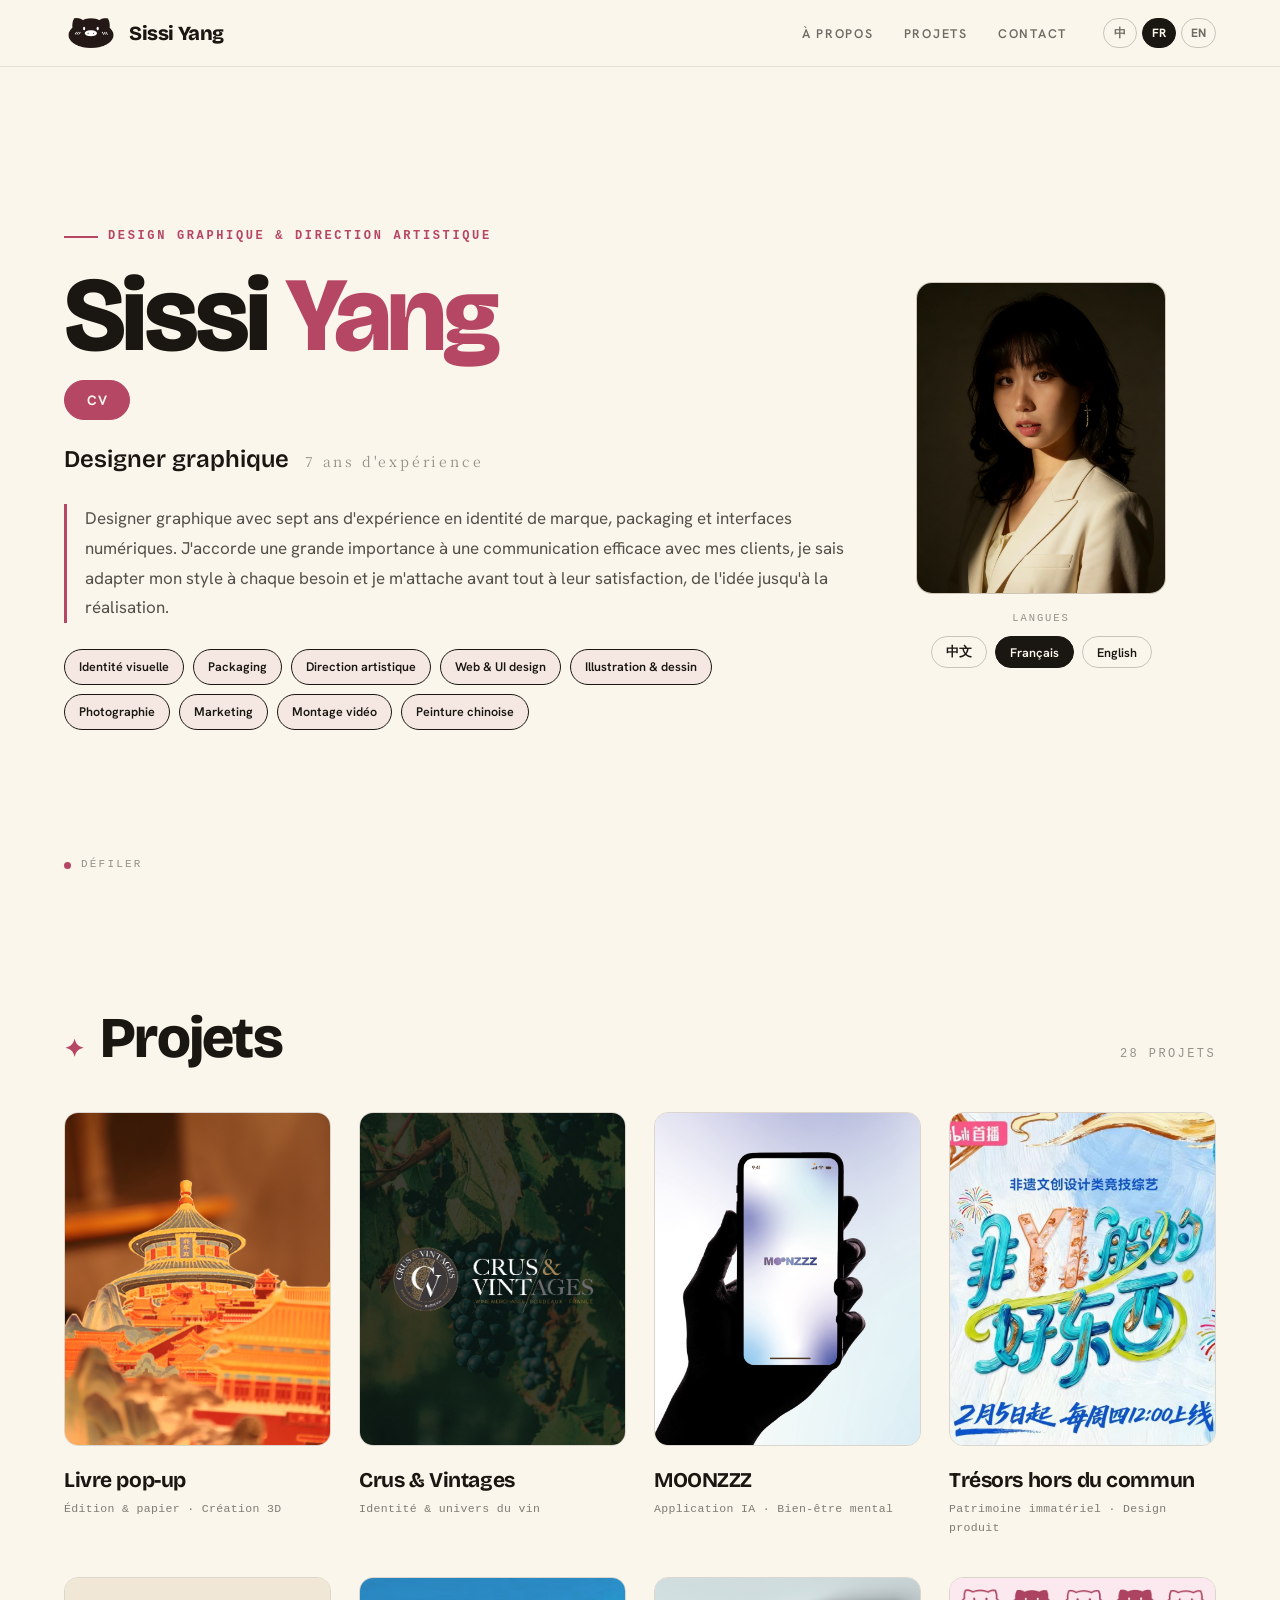
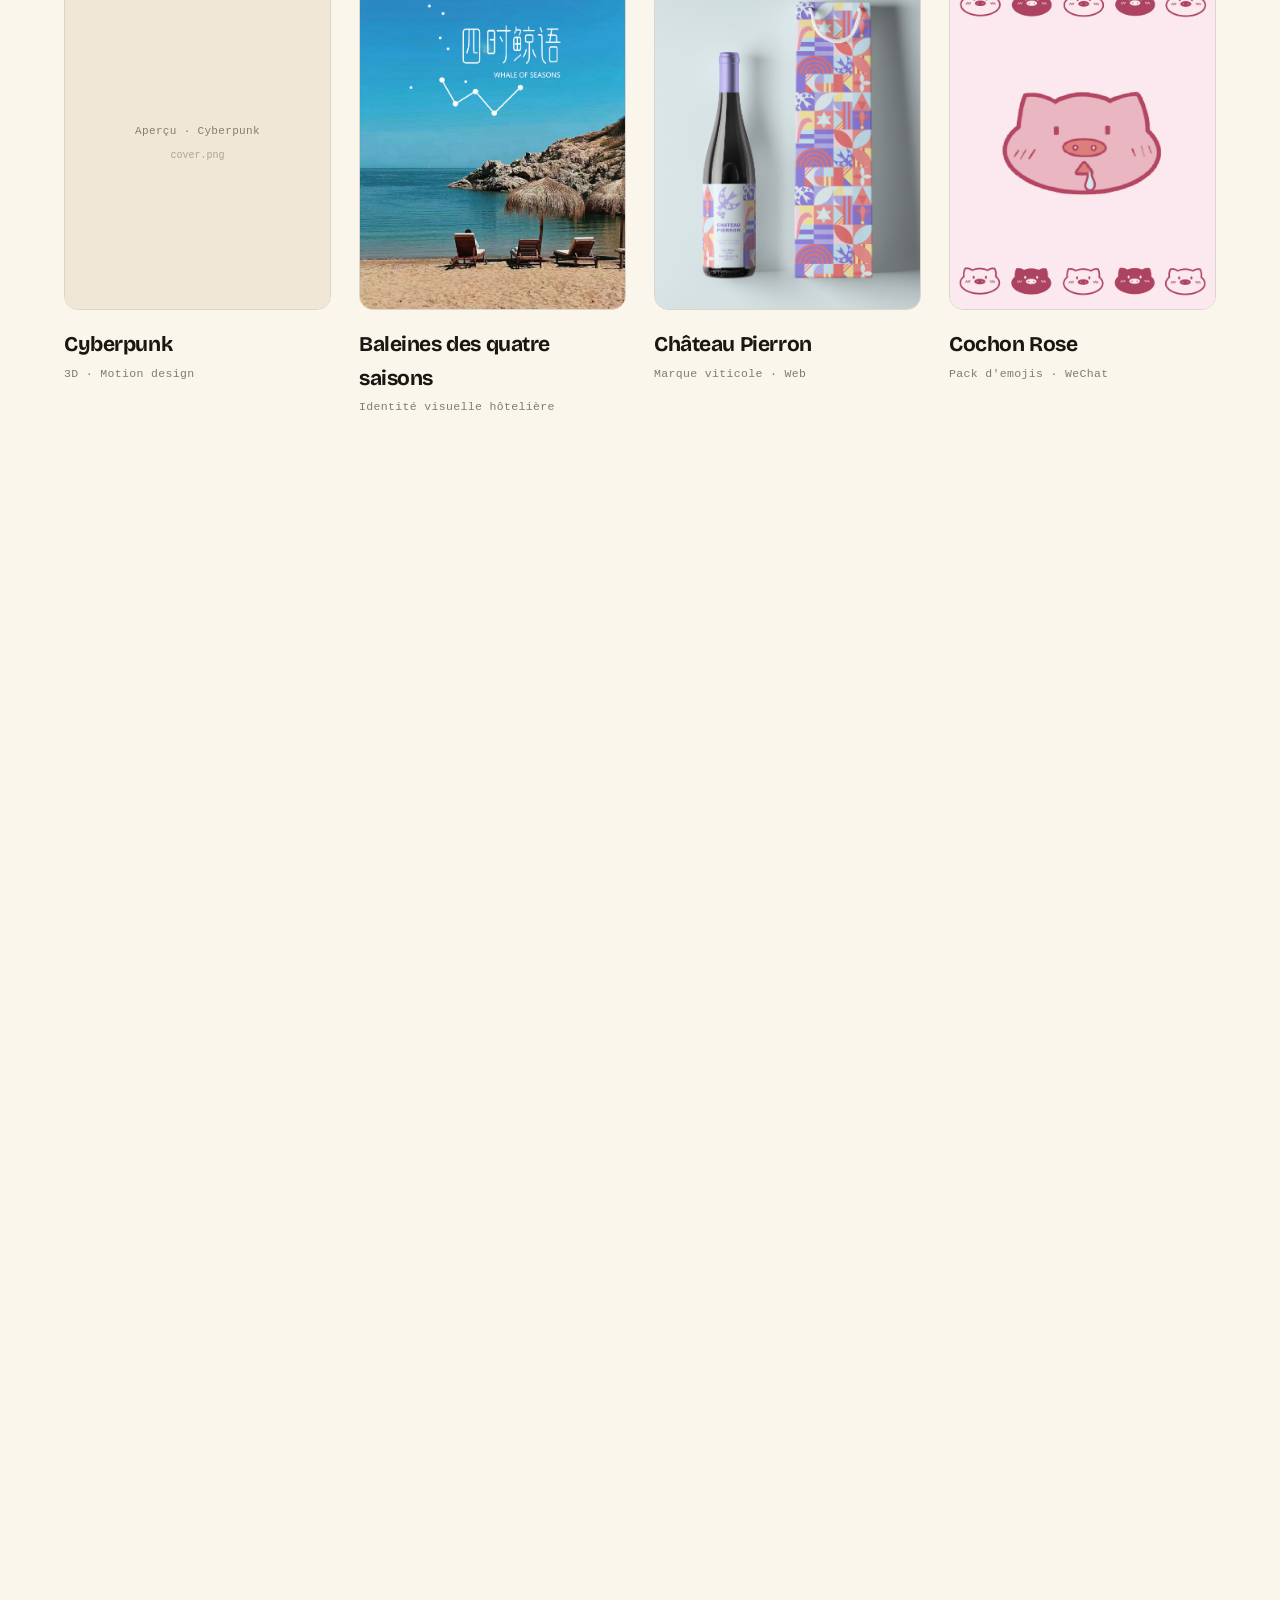
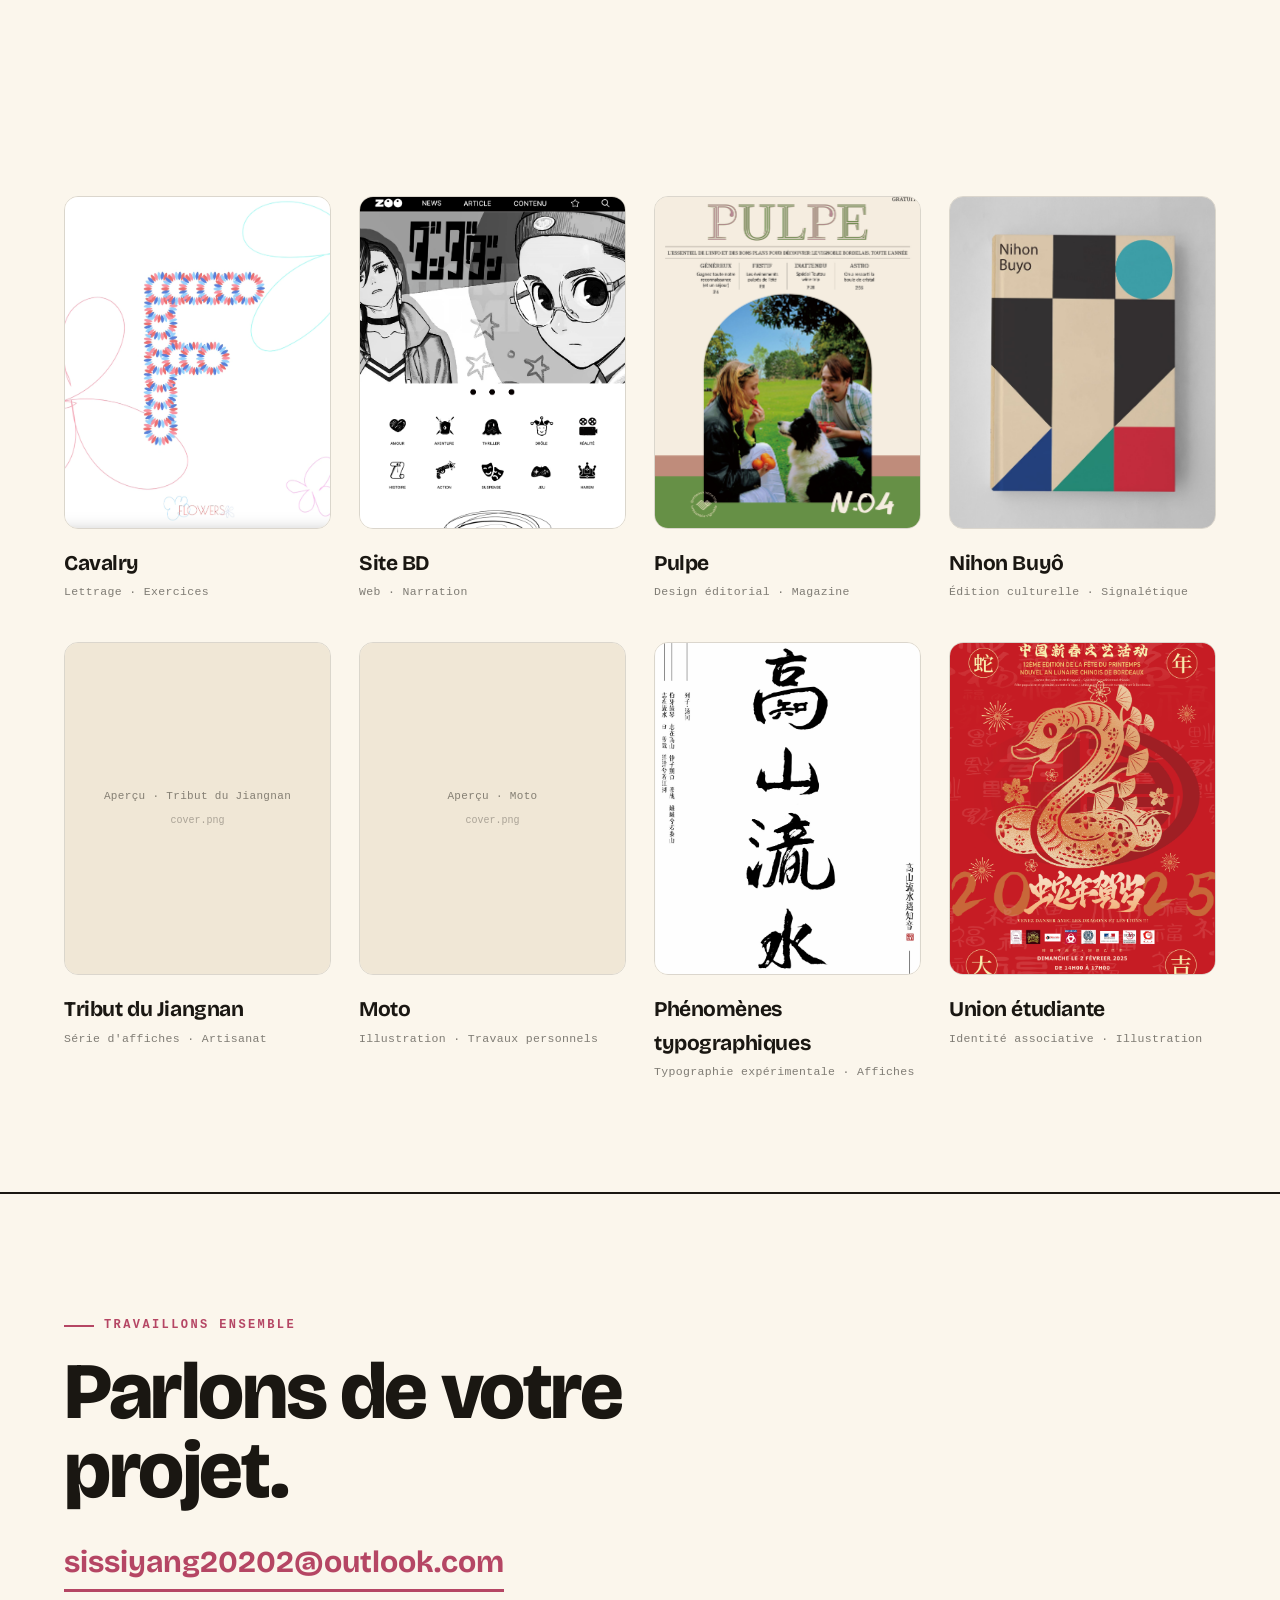
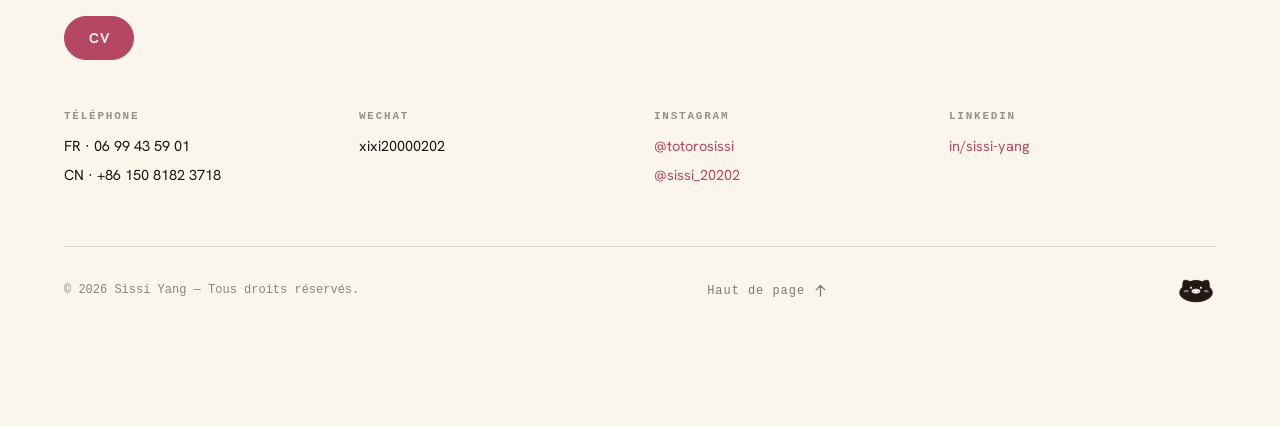
==== index.html @ 8972ed05 "Sissi Yang portfolio — media optimized" ====
<!DOCTYPE html>
<html lang="fr">
<head>
<meta charset="UTF-8">
<meta name="viewport" content="width=device-width, initial-scale=1.0">
<title>Sissi Yang — Designer graphique & direction artistique</title>

<link rel="icon" type="image/png" href="images/LOGO/logoblack.png">
<link rel="apple-touch-icon" href="images/LOGO/logoblack.png">

<link rel="preconnect" href="https://fonts.googleapis.com">
<link rel="preconnect" href="https://fonts.gstatic.com" crossorigin>
<link href="https://fonts.googleapis.com/css2?family=Bricolage+Grotesque:opsz,wght@12..96,600;12..96,700;12..96,800&family=Hanken+Grotesk:wght@400;500;600;700&family=Noto+Sans+SC:wght@500;700;900&family=Noto+Serif+SC:wght@600;700&display=swap" rel="stylesheet">

<link rel="stylesheet" href="styles.css">
</head>
<body>
  <nav class="nav" id="nav-root"></nav>
  <main id="main-root"></main>

  <script src="vendor/heic2any.min.js"></script>
  <script src="projects-data.js?v=17"></script>
  <script src="app.js?v=17"></script>
</body>
</html>
---- styles.css ----
/* ============================================================
   SISSI YANG — PORTFOLIO v2
   Bold · colorful · playful · trilingual (中 / FR / EN)
   Design tokens & layout per the redesign handoff.
   ============================================================ */

:root{
  --paper:#FBF6EC;
  --ink:#1A1712;
  --accent:#B54664;          /* raspberry — replaces old seal-red */
  --accent-tint:#B5466414;   /* ~8% alpha, chips / block bg */
  --ph:#F0E7D6;              /* image placeholder */
  --inverse:#FBF6EC;

  --ink-45:rgba(26,23,18,.45);
  --ink-50:rgba(26,23,18,.50);
  --ink-55:rgba(26,23,18,.55);
  --ink-62:rgba(26,23,18,.62);
  --ink-66:rgba(26,23,18,.66);
  --ink-72:rgba(26,23,18,.72);
  --ink-74:rgba(26,23,18,.74);
  --ink-80:rgba(26,23,18,.80);

  --b-10:rgba(26,23,18,.10);
  --b-12:rgba(26,23,18,.12);
  --b-14:rgba(26,23,18,.14);
  --b-16:rgba(26,23,18,.16);
  --b-22:rgba(26,23,18,.22);

  --mono:ui-monospace,"SF Mono",Menlo,Consolas,monospace;
  --bric:'Bricolage Grotesque',sans-serif;
  --body:'Hanken Grotesk',-apple-system,BlinkMacSystemFont,sans-serif;

  /* max content width; the gutter grows past its base so content stays centered
     with a margin on both sides on wide screens */
  --maxw:1360px;
  --gutter:max(clamp(20px,5vw,72px), calc((100% - var(--maxw)) / 2));
}

*{margin:0;padding:0;box-sizing:border-box}
html{scroll-behavior:smooth}
body{
  background:var(--paper);
  color:var(--ink);
  font-family:var(--body);
  -webkit-font-smoothing:antialiased;
  overflow-x:hidden;
  line-height:1.6;
}
img{display:block;max-width:100%}
a{color:var(--accent);text-decoration:none;transition:color .2s}
a:hover{color:var(--ink)}
button{font-family:inherit}
::selection{background:var(--ink);color:var(--inverse)}

::-webkit-scrollbar{height:12px;width:12px}
::-webkit-scrollbar-track{background:var(--ph)}
::-webkit-scrollbar-thumb{background:var(--ink);border-radius:999px;border:3px solid var(--ph)}

@keyframes pulse{0%,100%{opacity:.35;transform:scale(.85)}50%{opacity:1;transform:scale(1.25)}}

/* reveal on scroll ------------------------------------------------ */
.reveal{opacity:0;transform:translateY(18px);transition:opacity .7s cubic-bezier(.2,.7,.2,1),transform .7s cubic-bezier(.2,.7,.2,1)}
.reveal.in{opacity:1;transform:none}

/* ============================================================
   NAV
   ============================================================ */
.nav{
  position:fixed;top:0;left:0;right:0;z-index:200;
  display:flex;align-items:center;justify-content:space-between;gap:16px;
  padding:6px var(--gutter);
  background:rgba(251,246,236,.82);
  backdrop-filter:blur(12px);-webkit-backdrop-filter:blur(12px);
  border-bottom:1.5px solid var(--b-10);
}
.brand{
  display:flex;align-items:center;gap:11px;
  color:var(--ink);cursor:pointer;
}
.brand:hover{color:var(--ink)}
.brand-name{font-family:var(--bric);font-weight:800;font-size:20px;letter-spacing:-.02em}
.brand img{width:54px;height:54px;object-fit:contain;display:block}
.nav-right{display:flex;align-items:center;gap:clamp(14px,2.4vw,30px);flex-wrap:wrap;justify-content:flex-end}
.nav-links{display:flex;align-items:center;gap:clamp(14px,2.4vw,30px)}
.nav-link{
  font-size:12.5px;text-transform:uppercase;letter-spacing:.14em;font-weight:600;
  color:var(--ink-62);background:none;border:0;cursor:pointer;padding:0;
}
.nav-link:hover{color:var(--accent)}
.lang{display:flex;gap:5px;padding-left:6px}
.lang-pill{
  display:inline-grid;place-items:center;min-width:34px;height:30px;padding:0 9px;
  border-radius:999px;font-family:var(--body);font-weight:700;font-size:12px;cursor:pointer;
  border:1.5px solid var(--b-22);background:transparent;color:var(--ink-62);transition:.2s;
}
.lang-pill:hover{border-color:var(--ink)}
.lang-pill.on{background:var(--ink);color:var(--inverse);border-color:var(--ink)}

/* ============================================================
   FRAME (image + graceful placeholder)
   ============================================================ */
.frame{
  position:relative;border-radius:14px;overflow:hidden;
  background:var(--ph);border:1px solid var(--b-12);
}
.frame .ph{
  position:absolute;inset:0;display:flex;flex-direction:column;
  align-items:center;justify-content:center;gap:7px;padding:14px;text-align:center;
}
.frame .ph-cap{font-family:var(--mono);font-size:11px;letter-spacing:.03em;color:var(--ink-50);max-width:90%}
.frame .ph-file{font-family:var(--mono);font-size:10px;color:rgba(26,23,18,.32)}
.frame img{
  position:absolute;inset:0;width:100%;height:100%;object-fit:cover;
  display:block;background:#fff;
}
.frame img.fit-contain{object-fit:contain;background:var(--paper)}
.frame video{position:absolute;inset:0;width:100%;height:100%;object-fit:cover;display:block;background:#000}
.frame.fit-contain video{object-fit:contain}

/* ============================================================
   HERO
   ============================================================ */
.hero{
  min-height:100svh;display:flex;flex-direction:column;justify-content:center;
  padding:120px var(--gutter) 70px;position:relative;
}
.hero-grid{display:grid;grid-template-columns:minmax(0,1fr) clamp(300px,22vw,360px);gap:clamp(32px,5vw,68px);align-items:center}
.hero-main{min-width:0}
.eyebrow{
  display:inline-flex;align-items:center;gap:10px;
  font-family:var(--mono);font-size:12px;letter-spacing:.22em;text-transform:uppercase;
  font-weight:600;color:var(--accent);margin-bottom:20px;
}
.eyebrow .rule{width:34px;height:2px;background:var(--accent)}
.hero-name{
  font-family:var(--bric);font-weight:800;font-size:clamp(3rem,9vw,6.6rem);
  line-height:.92;letter-spacing:-.035em;
}
.hero-name em{font-style:normal;color:var(--accent)}
.hero-row{display:flex;align-items:baseline;gap:16px;flex-wrap:wrap;margin-top:18px}
.hero-role{font-family:var(--bric);font-weight:600;font-size:clamp(1.1rem,2.4vw,1.5rem);color:var(--ink)}
.hero-cjk{font-family:'Noto Serif SC',serif;font-size:14px;letter-spacing:.2em;color:var(--ink-45)}
.hero-lead{
  max-width:80ch;font-size:17px;color:var(--ink-74);margin-top:26px;
  padding-left:18px;border-left:3px solid var(--accent);line-height:1.75;
}
.chips{display:flex;flex-wrap:wrap;gap:9px;margin-top:26px;max-width:80ch}
.chip{
  font-size:12.5px;font-weight:600;padding:7px 14px;border-radius:999px;
  border:1.5px solid var(--ink);background:var(--accent-tint);
}
.hero-aside{width:250px;justify-self:start}
.portrait{
  border:1.5px solid var(--b-16);border-radius:16px;overflow:hidden;
  aspect-ratio:4/5;background:var(--ph);
}
.portrait img{width:100%;height:100%;object-fit:cover;object-position:top center;display:block}
.langbar{margin-top:16px}
.langbar-label{
  font-family:var(--mono);font-size:10.5px;text-transform:uppercase;letter-spacing:.18em;
  color:var(--ink-45);margin-bottom:9px;text-align:center;
}
.langbar-pills{display:flex;gap:8px;justify-content:center;flex-wrap:wrap}
.langbar-pill{
  font-size:12.5px;font-weight:600;padding:6px 14px;border-radius:999px;cursor:pointer;
  background:transparent;color:var(--ink);border:1.5px solid var(--b-22);transition:.2s;
}
.langbar-pill:hover{border-color:var(--ink)}
.langbar-pill.on{background:var(--ink);color:var(--inverse);border-color:var(--ink)}
.scrollcue{
  position:absolute;bottom:26px;left:var(--gutter);display:flex;align-items:center;gap:10px;
  font-family:var(--mono);font-size:11px;letter-spacing:.2em;text-transform:uppercase;color:var(--ink-45);
}
.scrollcue .dot{width:7px;height:7px;border-radius:50%;background:var(--accent);animation:pulse 1.8s infinite}

/* ============================================================
   WORK — one full grid
   ============================================================ */
.work{padding:clamp(60px,9vw,110px) var(--gutter)}
.sec-head{display:flex;align-items:baseline;gap:16px;flex-wrap:wrap;margin-bottom:44px}
.sec-star{font-family:var(--bric);font-weight:800;font-size:24px;color:var(--accent)}
.sec-title{font-family:var(--bric);font-weight:800;font-size:clamp(2rem,5.5vw,3.6rem);letter-spacing:-.03em;line-height:1}
.sec-count{font-family:var(--mono);font-size:12px;letter-spacing:.2em;text-transform:uppercase;color:var(--ink-45);margin-left:auto}
.grid{display:grid;grid-template-columns:repeat(auto-fill,minmax(255px,1fr));gap:40px 28px}

/* project card */
.card{display:flex;flex-direction:column;gap:14px;color:var(--ink)}
.card:hover{color:var(--ink)}
.card-media{border:1.5px solid var(--b-14);border-radius:14px;overflow:hidden}
.card-media .frame{border:0;border-radius:0;aspect-ratio:4/5}
.card-media .frame img{transition:transform .5s cubic-bezier(.2,.7,.2,1)}
.card:hover .card-media .frame img{transform:scale(1.03)}
.card-meta{display:flex;flex-direction:column;gap:3px;padding-top:4px}
.card-title{font-family:var(--bric);font-weight:700;font-size:21px;letter-spacing:-.02em}
.card-cat{font-family:var(--mono);font-size:11.5px;letter-spacing:.03em;color:var(--ink-55)}

/* ============================================================
   CONTACT
   ============================================================ */
.contact{padding:clamp(60px,9vw,120px) var(--gutter);border-top:2px solid var(--ink)}
.contact .eyebrow{letter-spacing:.2em;margin-bottom:18px}
.contact .eyebrow .rule{width:30px}
.contact-title{font-family:var(--bric);font-weight:800;font-size:clamp(2.4rem,8vw,5rem);letter-spacing:-.03em;line-height:.98;max-width:14ch}
.contact-mail{
  display:inline-block;margin-top:28px;font-family:var(--bric);font-weight:700;
  font-size:clamp(1.1rem,3vw,1.9rem);color:var(--accent);
  border-bottom:3px solid var(--accent);padding-bottom:2px;
}
.contact-mail:hover{color:var(--ink);border-color:var(--ink)}
.contact-grid{display:grid;grid-template-columns:repeat(auto-fit,minmax(180px,1fr));gap:28px;margin-top:48px}
.cg{display:flex;flex-direction:column;gap:5px}
.cg h5{font-family:var(--mono);font-size:11px;text-transform:uppercase;letter-spacing:.16em;color:var(--ink-45);margin-bottom:4px;font-weight:600}
.cg div,.cg a{font-size:14.5px}
.cg div{color:var(--ink)}
.contact-foot{
  display:flex;align-items:center;justify-content:space-between;margin-top:60px;padding-top:24px;
  border-top:1px solid rgba(26,23,18,.15);font-family:var(--mono);font-size:12px;color:var(--ink-50);
}
.contact-foot img{width:40px;height:40px;object-fit:contain}

/* ============================================================
   PROJECT DETAIL
   ============================================================ */
.pbar{
  position:sticky;top:66px;z-index:50;display:flex;align-items:center;justify-content:space-between;gap:12px;
  padding:12px var(--gutter);background:rgba(251,246,236,.9);
  backdrop-filter:blur(10px);-webkit-backdrop-filter:blur(10px);border-bottom:1.5px solid var(--b-10);
}
.pbar-back{display:inline-flex;align-items:center;gap:8px;font-weight:600;font-size:13px;color:var(--ink)}
.pbar-back:hover{color:var(--accent)}
.pbar-cat{font-family:var(--mono);font-size:12px;letter-spacing:.15em;color:var(--ink-50)}
.pbar-nav{display:flex;gap:8px}
.round{
  width:36px;height:36px;border-radius:50%;border:1.5px solid var(--ink);
  display:grid;place-items:center;color:var(--ink);font-size:15px;background:transparent;cursor:pointer;
}
.round.dis{border-color:var(--b-22);color:rgba(26,23,18,.3);pointer-events:none}

.phead{padding:44px var(--gutter) 30px}
.phead .eyebrow{gap:12px;letter-spacing:.14em;margin-bottom:16px}
.phead .eyebrow .rule{width:26px}
.phead h1{font-family:var(--bric);font-weight:800;font-size:clamp(2.6rem,8vw,5.4rem);letter-spacing:-.035em;line-height:.95}
.phead .cn{font-family:'Noto Serif SC',serif;font-size:18px;color:var(--ink-50);letter-spacing:.12em;margin-top:10px}

.plead{padding:0 var(--gutter);display:flex;flex-direction:column;gap:14px;margin-bottom:44px}
.plead p{font-size:19px;color:var(--ink-80);line-height:1.7;padding-left:18px}
.plead p:first-child{border-left:3px solid var(--accent)}

.pbody{padding:0 var(--gutter);display:flex;flex-direction:column;gap:clamp(28px,5vw,56px)}

/* block: text */
.b-text{max-width:780px;display:flex;flex-direction:column;gap:12px}
.b-head{display:flex;align-items:center;gap:13px;margin:6px 0 2px}
.b-head .tick{width:16px;height:16px;background:var(--accent);border-radius:4px;transform:rotate(-8deg);flex:none}
.b-head h3{font-family:var(--bric);font-weight:700;font-size:clamp(21px,2.8vw,32px);letter-spacing:-.02em;line-height:1.05}
.b-text p{font-size:17px;color:var(--ink-72);max-width:64ch}

/* block: grid */
.b-grid,.b-cards{display:flex;flex-direction:column;gap:clamp(16px,2.4vw,26px)}
.b-grid-row{display:flex;gap:16px;align-items:flex-start;justify-content:center}
/* Each cell's width is proportional to its image ratio, so images in a row share
   the same height and the row fills the full content width. */
.b-cell{flex:var(--ar,1) 1 0;min-width:0}
.b-grid-row .frame{width:100%}

/* block: cards */
.ucard{display:flex;flex-direction:column;gap:12px}
.ucard-meta{display:flex;flex-direction:column;gap:5px}
.ucard-h{display:flex;align-items:center;gap:8px}
.ucard-sw{width:14px;height:14px;border-radius:50%;border:1px solid var(--b-22);flex:none}
.ucard-name{font-family:var(--bric);font-weight:700;font-size:16px}
.ucard-cn{font-family:'Noto Serif SC',serif;font-size:13px;color:var(--ink-50);letter-spacing:.08em}
.ucard-body{font-size:13.5px;color:var(--ink-66);line-height:1.55}

/* block: duo */
.b-duo{display:grid;grid-template-columns:1fr 1fr;gap:clamp(20px,4vw,48px);align-items:center}
.b-duo .txt{display:flex;flex-direction:column;gap:12px;align-self:center}
.b-duo .txt p{font-size:16px;color:var(--ink-72)}

/* block: video */
.b-video{position:relative;border-radius:14px;overflow:hidden;background:#000}
.b-video video{width:100%;height:100%;object-fit:cover;display:block}

/* block: pdf */
.b-pdf{width:100%;height:82vh;border:1px solid var(--b-12);border-radius:14px;background:#fff}
.b-pdf-missing{
  border:1.5px dashed rgba(26,23,18,.3);border-radius:14px;padding:44px 24px;text-align:center;
  font-family:var(--mono);font-size:13px;color:var(--ink-55);background:rgba(181,70,100,.06);
}

/* prev / next footer */
.pfoot{display:grid;grid-template-columns:1fr 1fr;gap:18px;padding:70px var(--gutter) 100px}
.pfoot-link{display:flex;flex-direction:column;gap:6px;padding:22px 24px;border-radius:16px;border:2px solid var(--ink);color:var(--ink);text-decoration:none}
.pfoot-link:hover{color:var(--ink);background:var(--accent-tint)}
.pfoot-link.next{text-align:right}
.pfoot-sub{font-family:var(--mono);font-size:11px;text-transform:uppercase;letter-spacing:.12em;color:var(--ink-50)}
.pfoot-title{font-family:var(--bric);font-weight:700;font-size:20px;letter-spacing:-.02em}

/* ============================================================
   RESPONSIVE
   ============================================================ */
@media (max-width:720px){
  .hero-grid{grid-template-columns:1fr;gap:40px}
  .hero-aside{width:100%;max-width:280px;justify-self:start}
  .portrait{max-width:250px}
  .b-duo{grid-template-columns:1fr}
  .pfoot{grid-template-columns:1fr}
  .nav{gap:10px}
  .nav-links{gap:14px}
}
@media (max-width:520px){
  .nav-links .nav-link{display:none}
  .nav-links .nav-link[data-scroll="work-section"]{display:inline}
}

/* ============================================================
   CV / RESUME BUTTON · HERO CONTACT · BACK-TO-TOP · CV MODAL
   ============================================================ */
.btn-cv{
  font-family:var(--body);font-size:12.5px;font-weight:700;letter-spacing:.04em;
  padding:8px 16px;border-radius:999px;cursor:pointer;
  background:var(--accent);color:var(--inverse);border:1.5px solid var(--accent);transition:.2s;
}
.btn-cv:hover{background:var(--ink);border-color:var(--ink);color:var(--inverse)}
.btn-cv--big{font-size:14px;padding:12px 24px;margin-top:24px}
/* hero CV button — sits under the name, left-aligned */
.btn-cv--hero{
  display:inline-flex;margin:16px 0 2px;
  font-size:13.5px;font-weight:700;padding:10px 22px;border-radius:999px;
}

/* hero contact block (under the language pills) */
.hero-contact{
  margin-top:18px;display:flex;flex-direction:column;gap:4px;text-align:center;
  font-family:var(--mono);font-size:11.5px;line-height:1.5;word-break:break-word;
}
.hero-contact a{color:var(--ink-72)}
.hero-contact a:hover{color:var(--accent)}
.hero-contact span{color:var(--ink-55)}

/* back-to-top */
.to-top{
  display:inline-flex;align-items:center;gap:8px;cursor:pointer;background:none;border:0;
  font-family:var(--mono);font-size:12px;letter-spacing:.08em;color:var(--ink-55);
}
.to-top:hover{color:var(--accent)}
.to-top-arrow{width:15px;height:15px;display:inline-block;vertical-align:-2px}

/* CV modal (in-page PDF viewer) */
.cv-modal{
  position:fixed;inset:0;z-index:400;display:none;align-items:center;justify-content:center;
  padding:clamp(12px,4vw,48px);background:rgba(26,23,18,.55);backdrop-filter:blur(4px);
}
.cv-modal.open{display:flex}
.cv-dialog{
  width:min(960px,100%);height:min(90vh,100%);background:var(--paper);border-radius:16px;
  overflow:hidden;display:flex;flex-direction:column;border:1.5px solid var(--ink);
}
.cv-bar{display:flex;align-items:center;justify-content:space-between;padding:12px 16px;border-bottom:1.5px solid var(--b-14)}
.cv-title{font-family:var(--bric);font-weight:700;font-size:16px}
.cv-tools{display:flex;align-items:center;gap:8px}
.cv-open,.cv-close{
  width:34px;height:34px;border-radius:50%;border:1.5px solid var(--ink);
  display:grid;place-items:center;background:transparent;color:var(--ink);cursor:pointer;font-size:16px;text-decoration:none;
}
.cv-open:hover,.cv-close:hover{background:var(--ink);color:var(--inverse)}
.cv-body{position:relative;flex:1;min-height:0}
.cv-frame{width:100%;height:100%;border:0;background:#fff}
.cv-status{position:absolute;inset:0;display:grid;place-items:center;font-family:var(--mono);font-size:14px;color:var(--ink-55)}
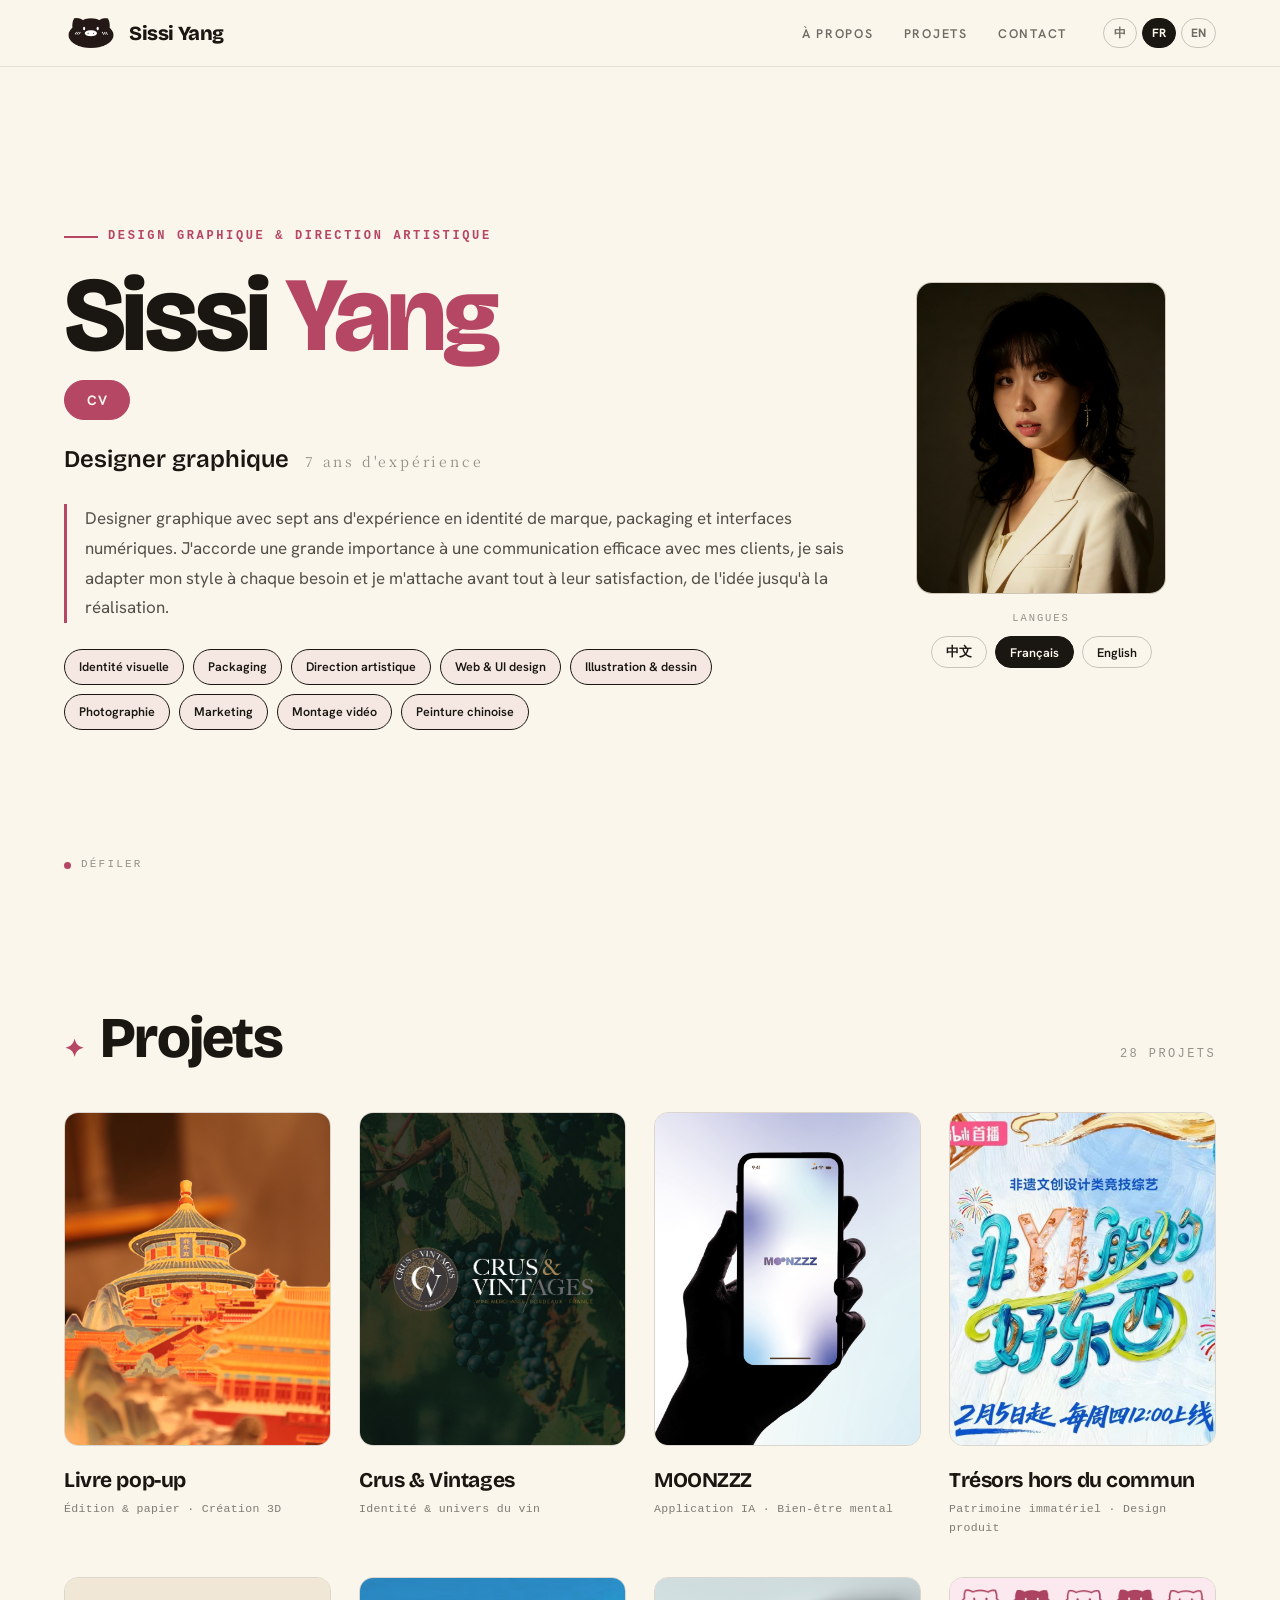
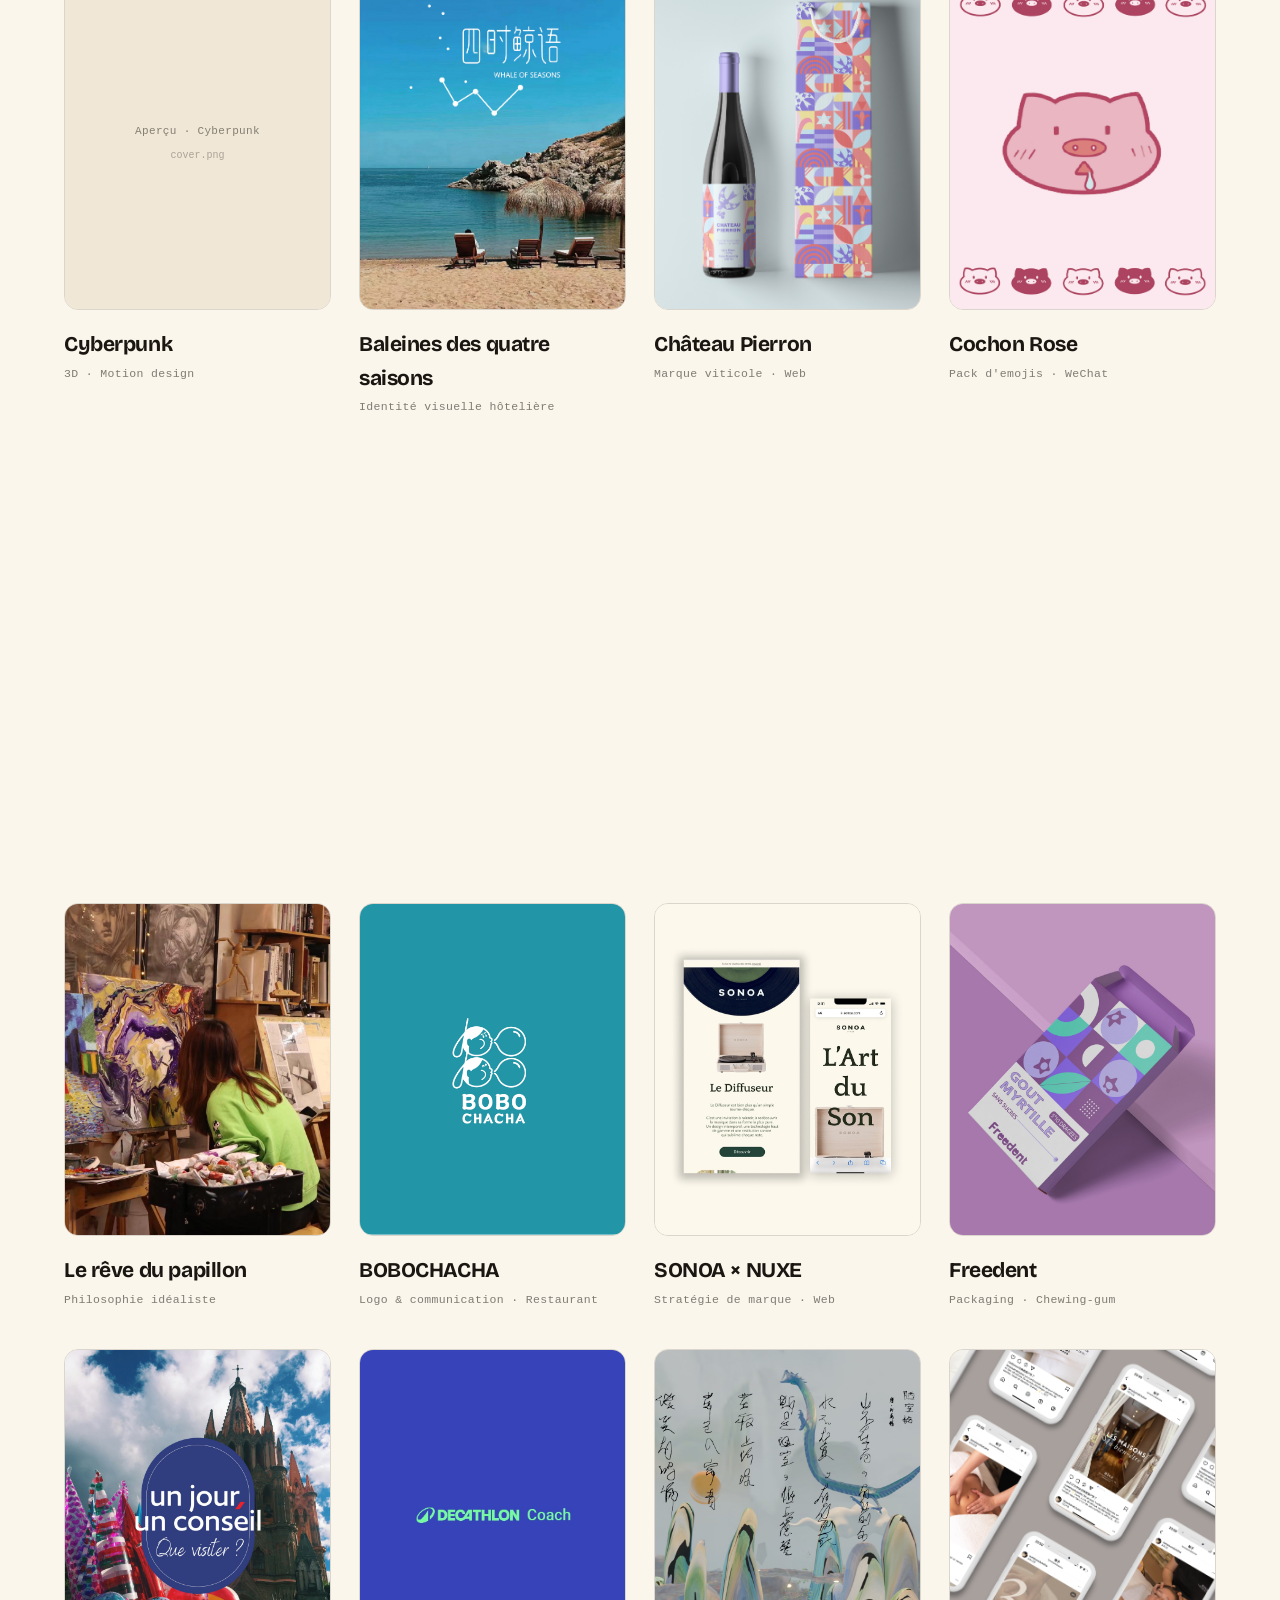
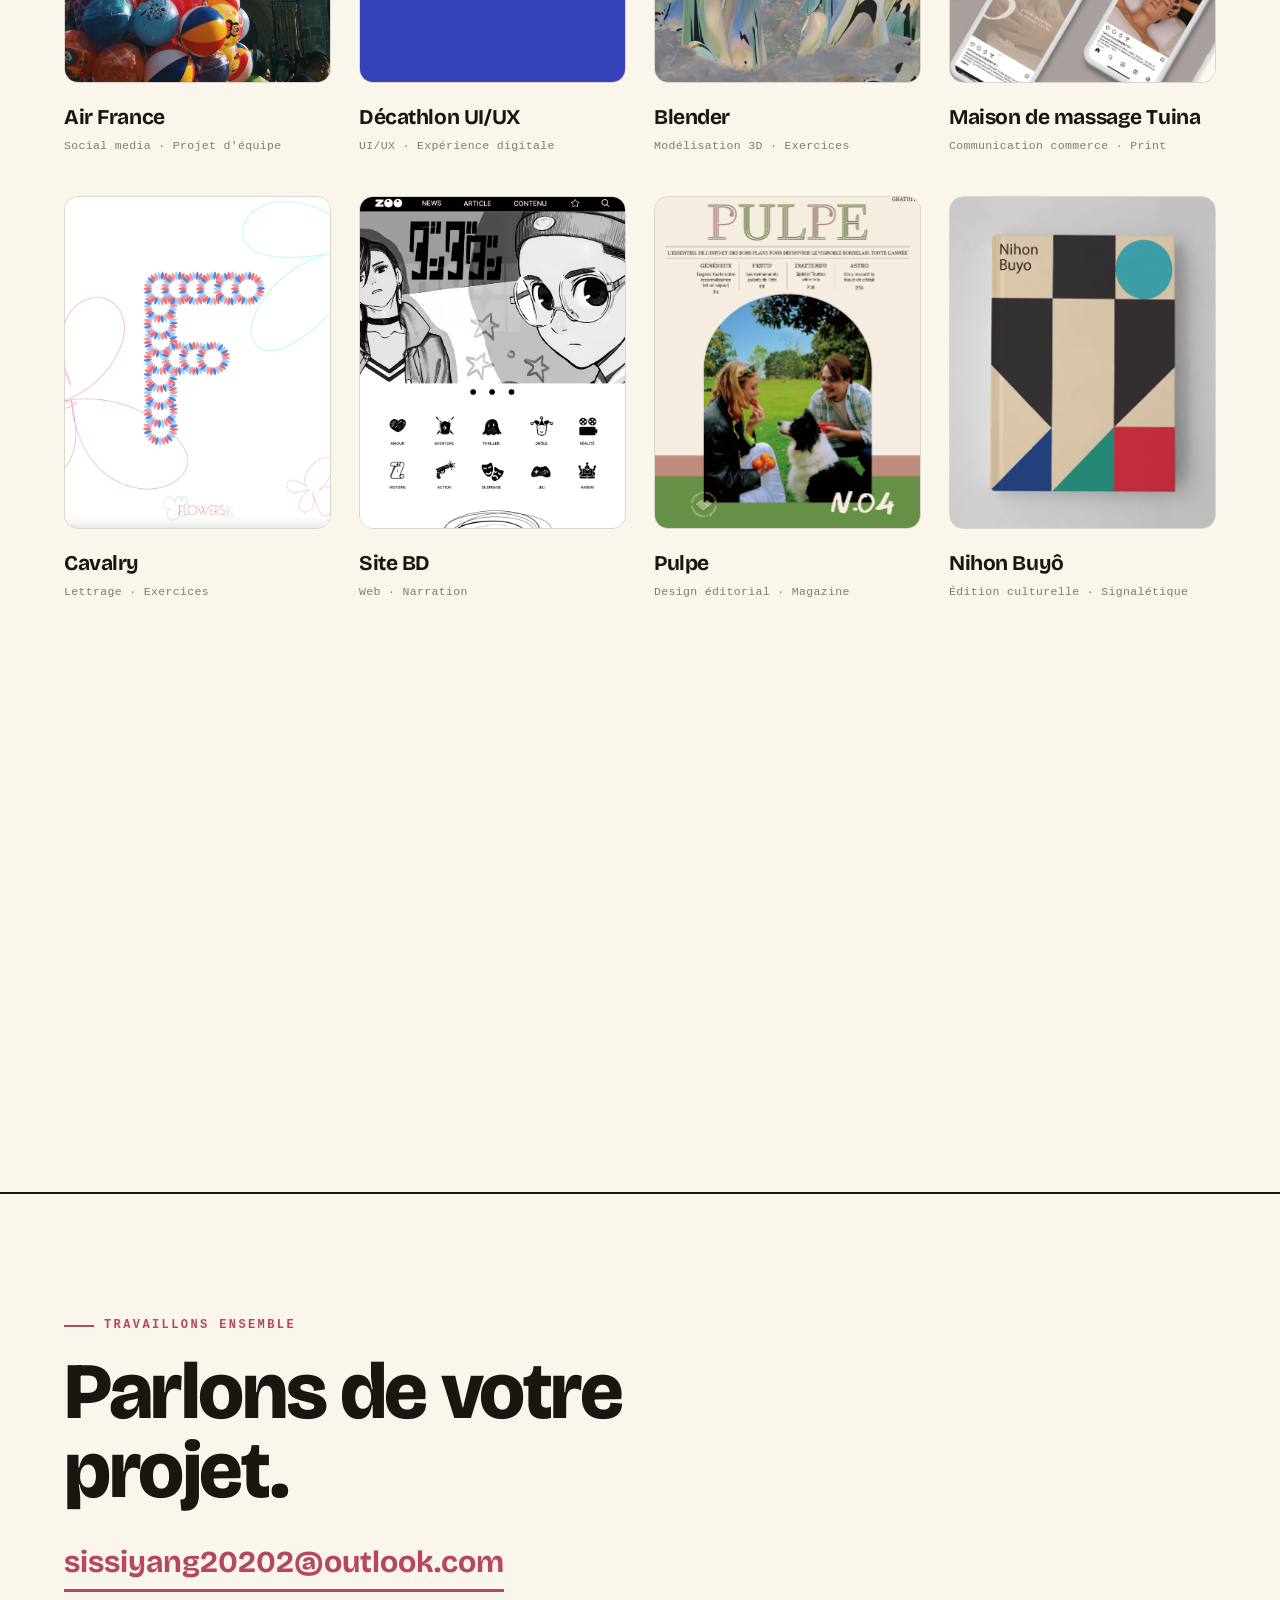
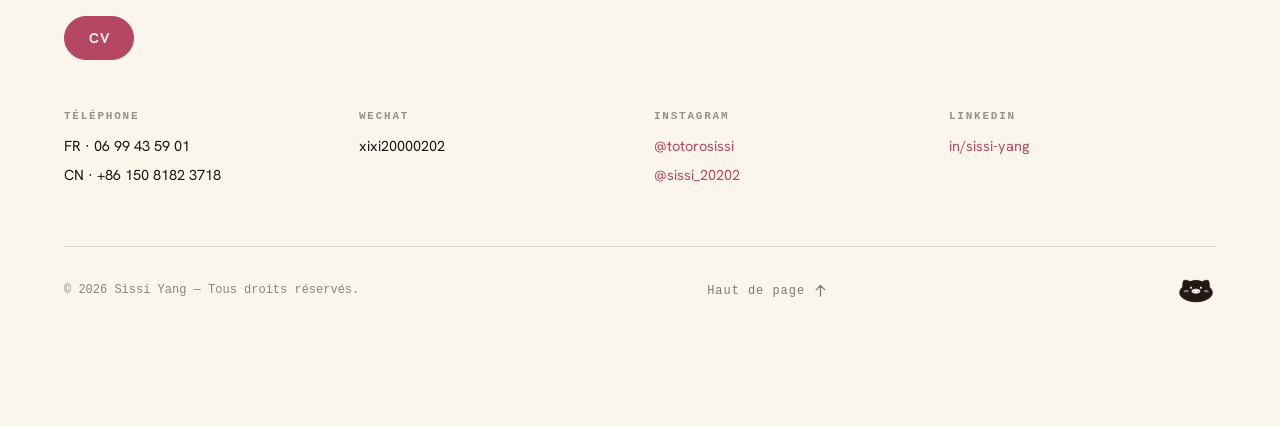
==== commit 94fae70a: "fix" ====
--- a/index.html
+++ b/index.html
@@ -19,7 +19,7 @@
   <main id="main-root"></main>
 
   <script src="vendor/heic2any.min.js"></script>
-  <script src="projects-data.js?v=17"></script>
-  <script src="app.js?v=17"></script>
+  <script src="projects-data.js?v=18"></script>
+  <script src="app.js?v=18"></script>
 </body>
 </html>
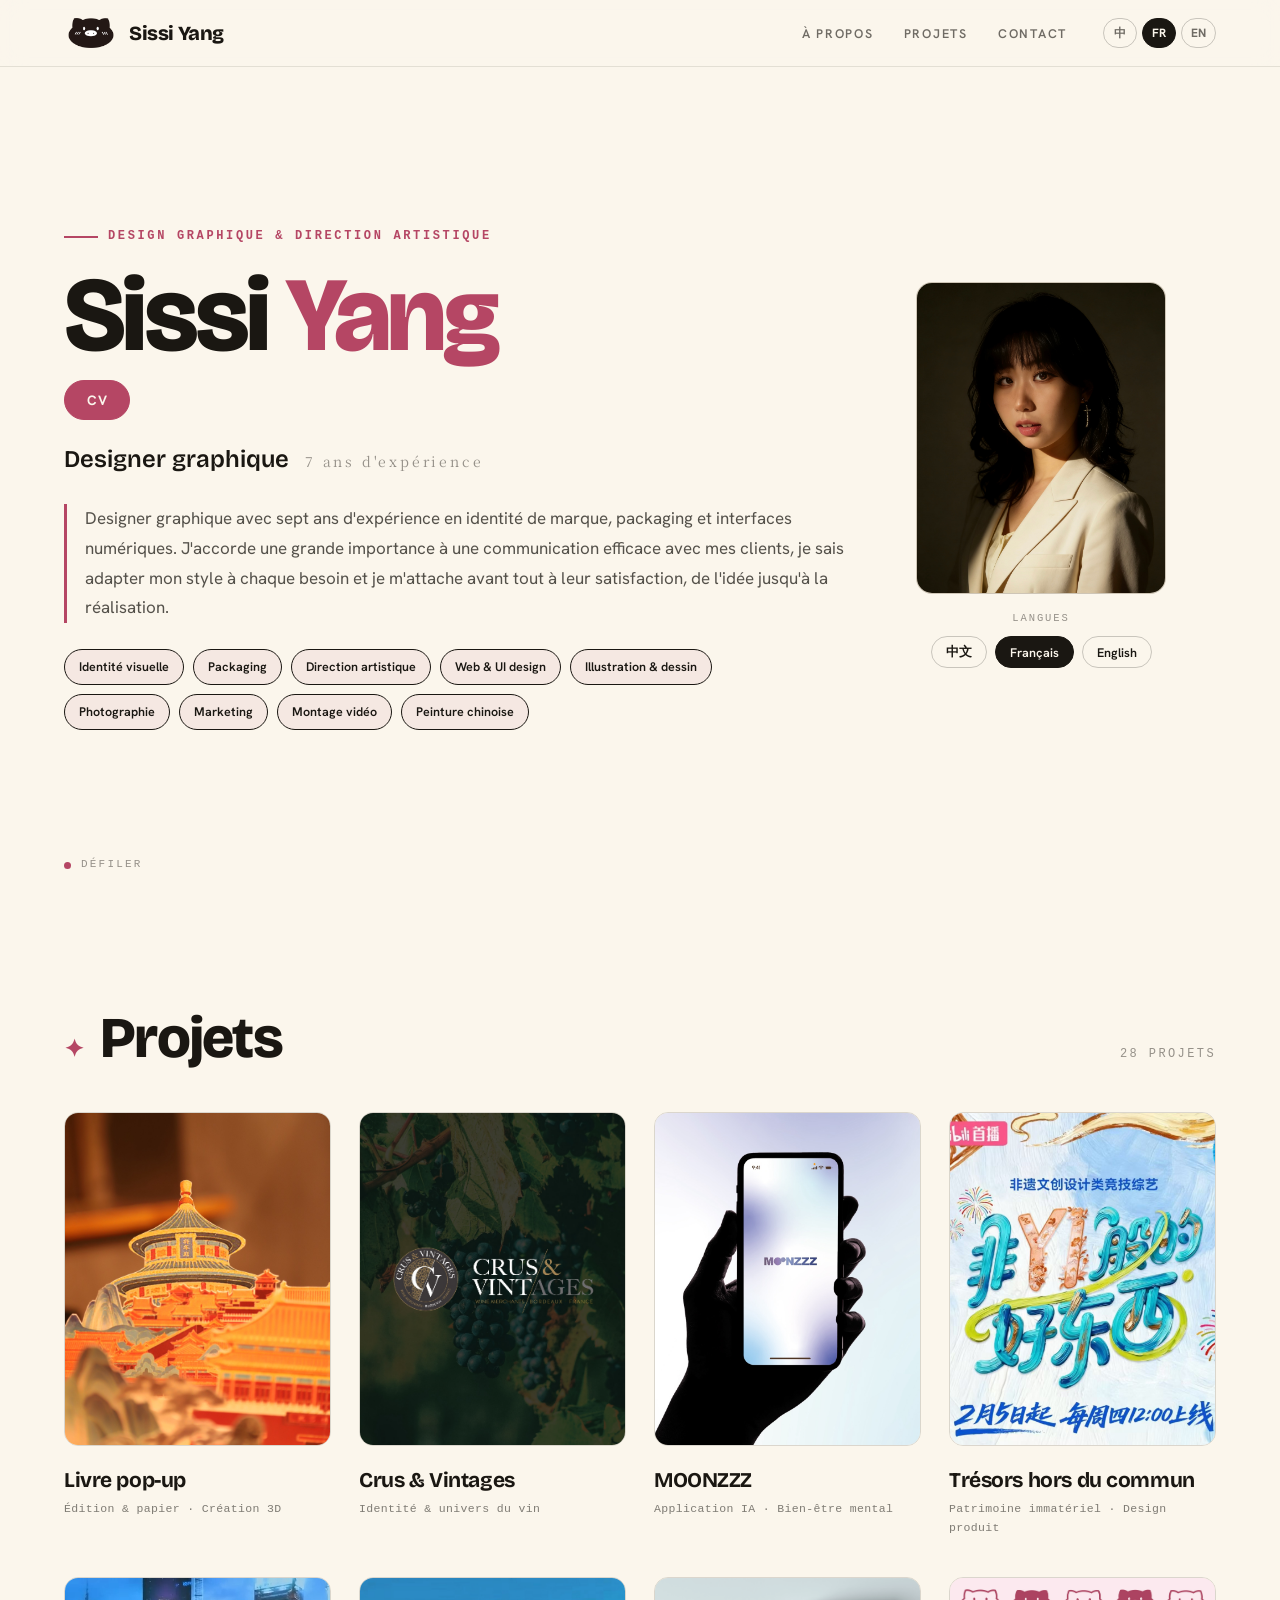
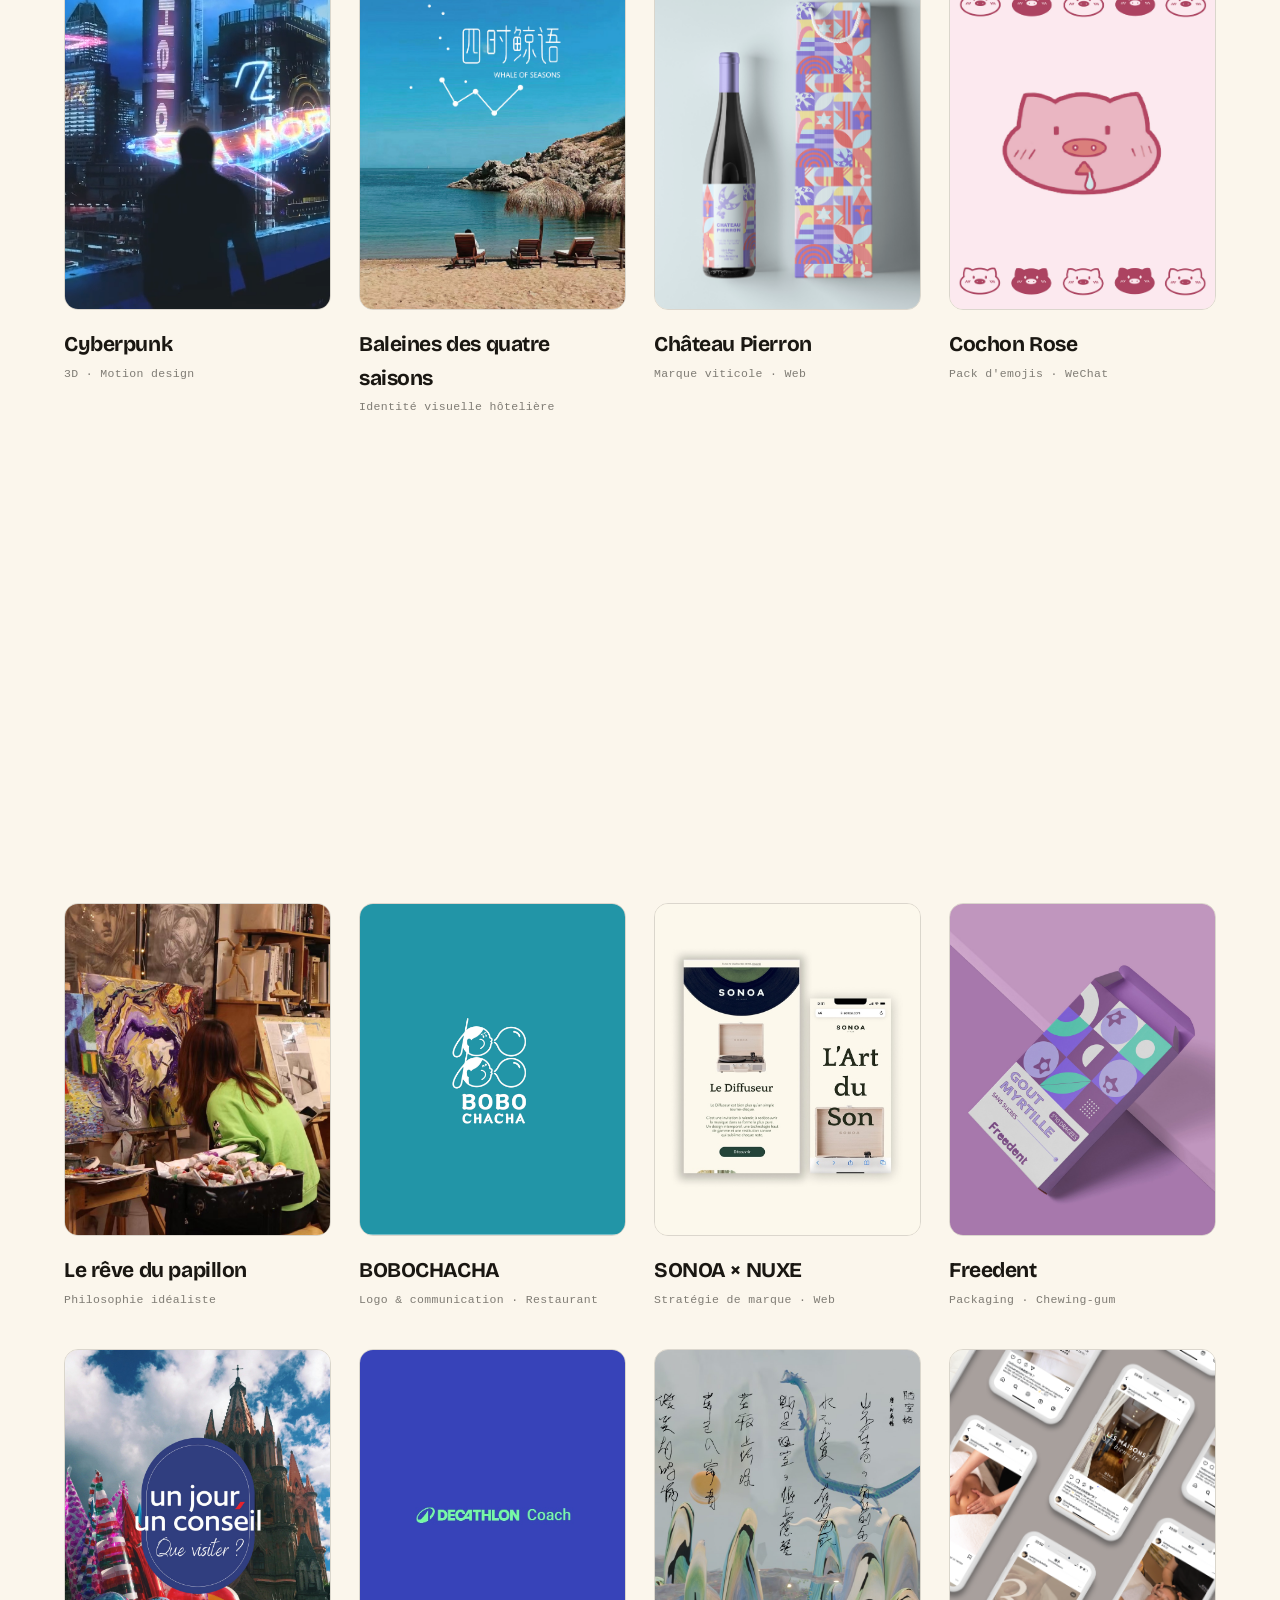
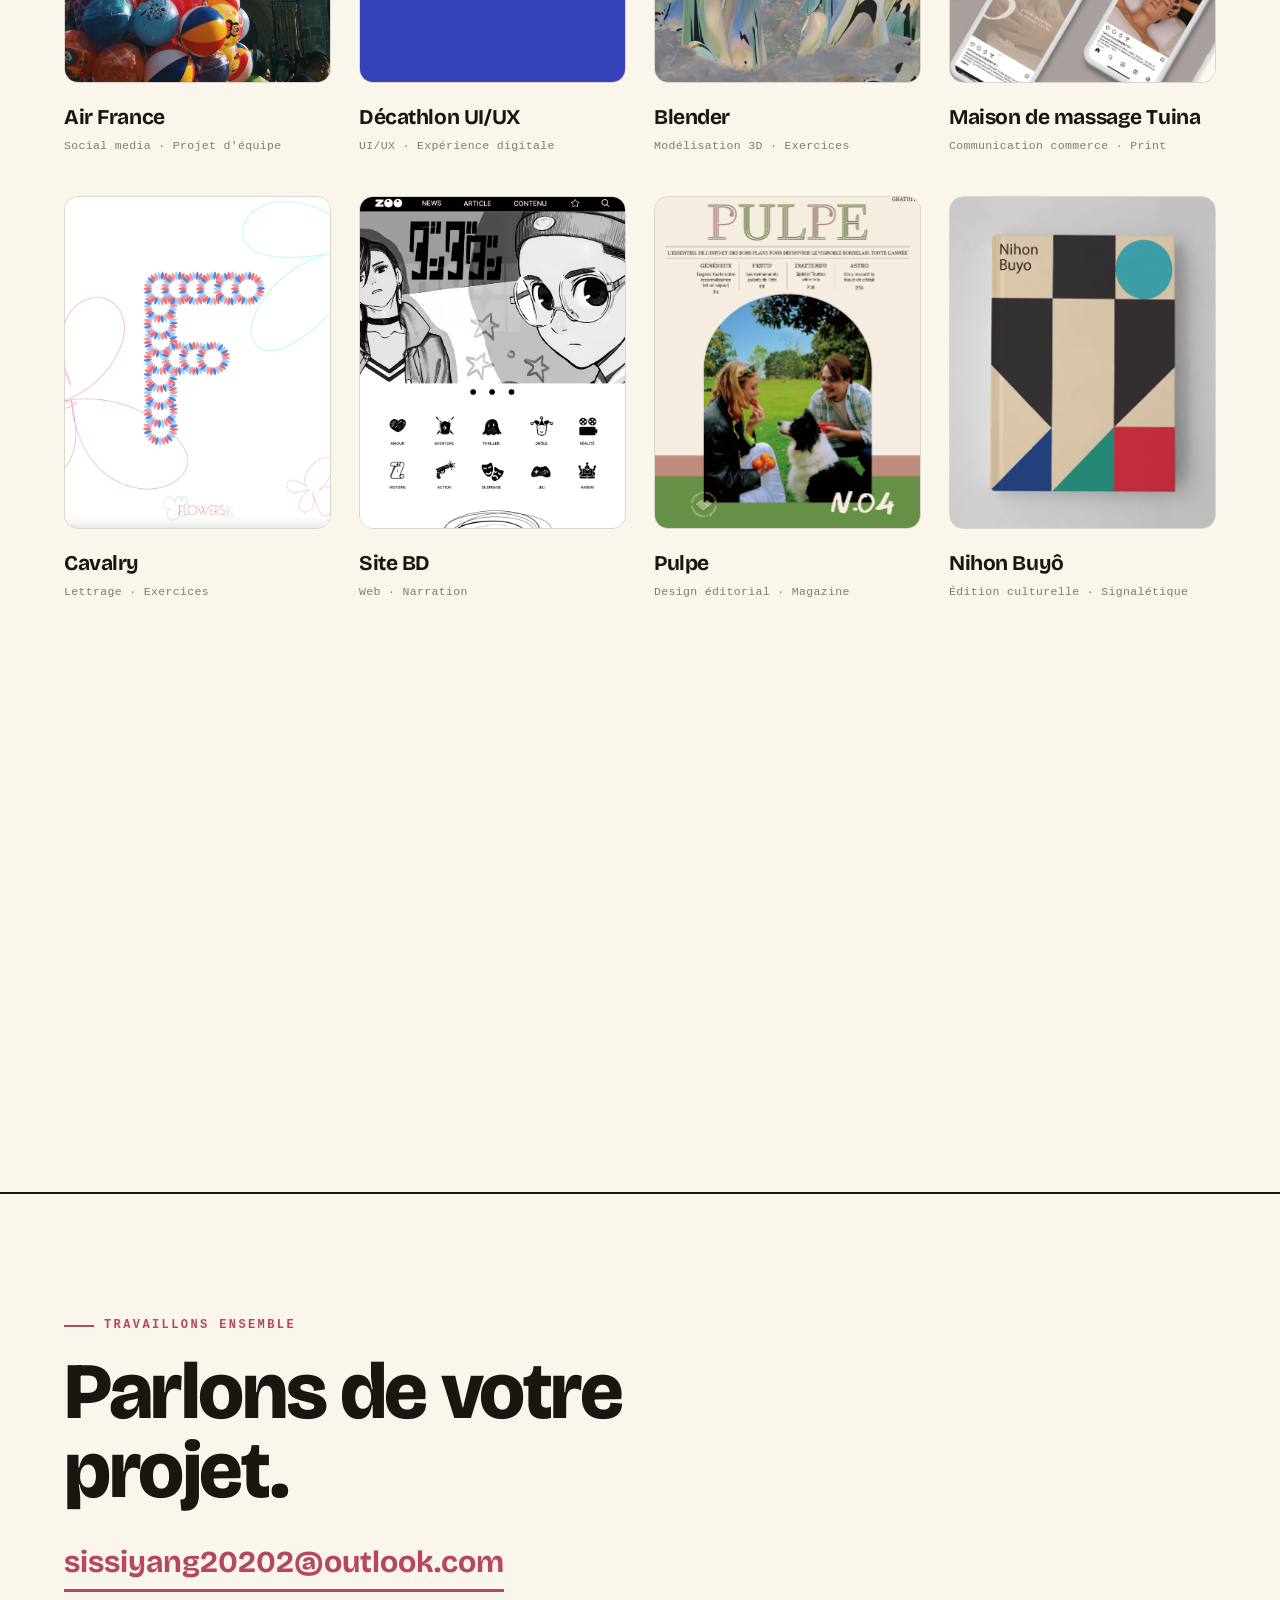
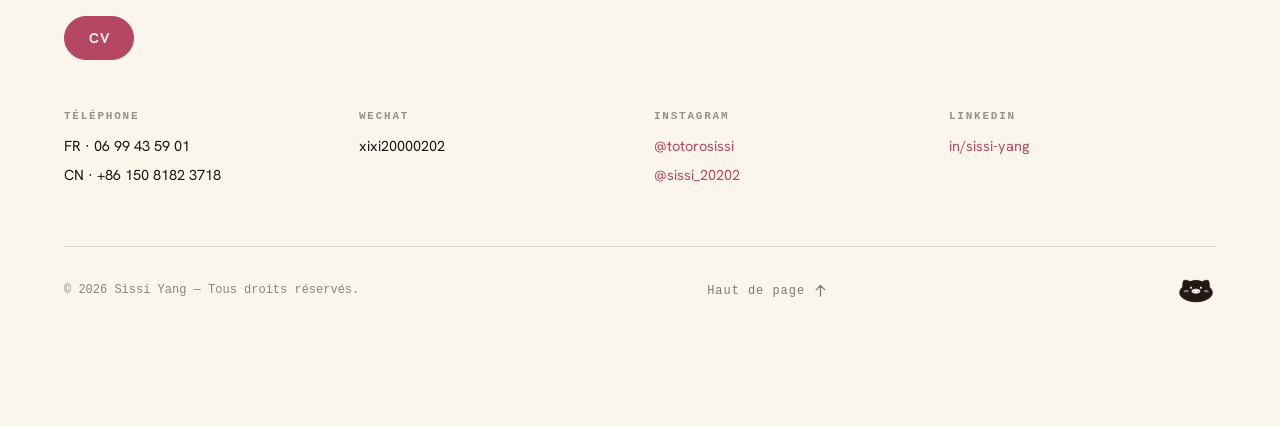
==== commit 5b4eb5d1: "length photos" ====
--- a/index.html
+++ b/index.html
@@ -19,7 +19,7 @@
   <main id="main-root"></main>
 
   <script src="vendor/heic2any.min.js"></script>
-  <script src="projects-data.js?v=18"></script>
-  <script src="app.js?v=18"></script>
+  <script src="projects-data.js?v=19"></script>
+  <script src="app.js?v=19"></script>
 </body>
 </html>
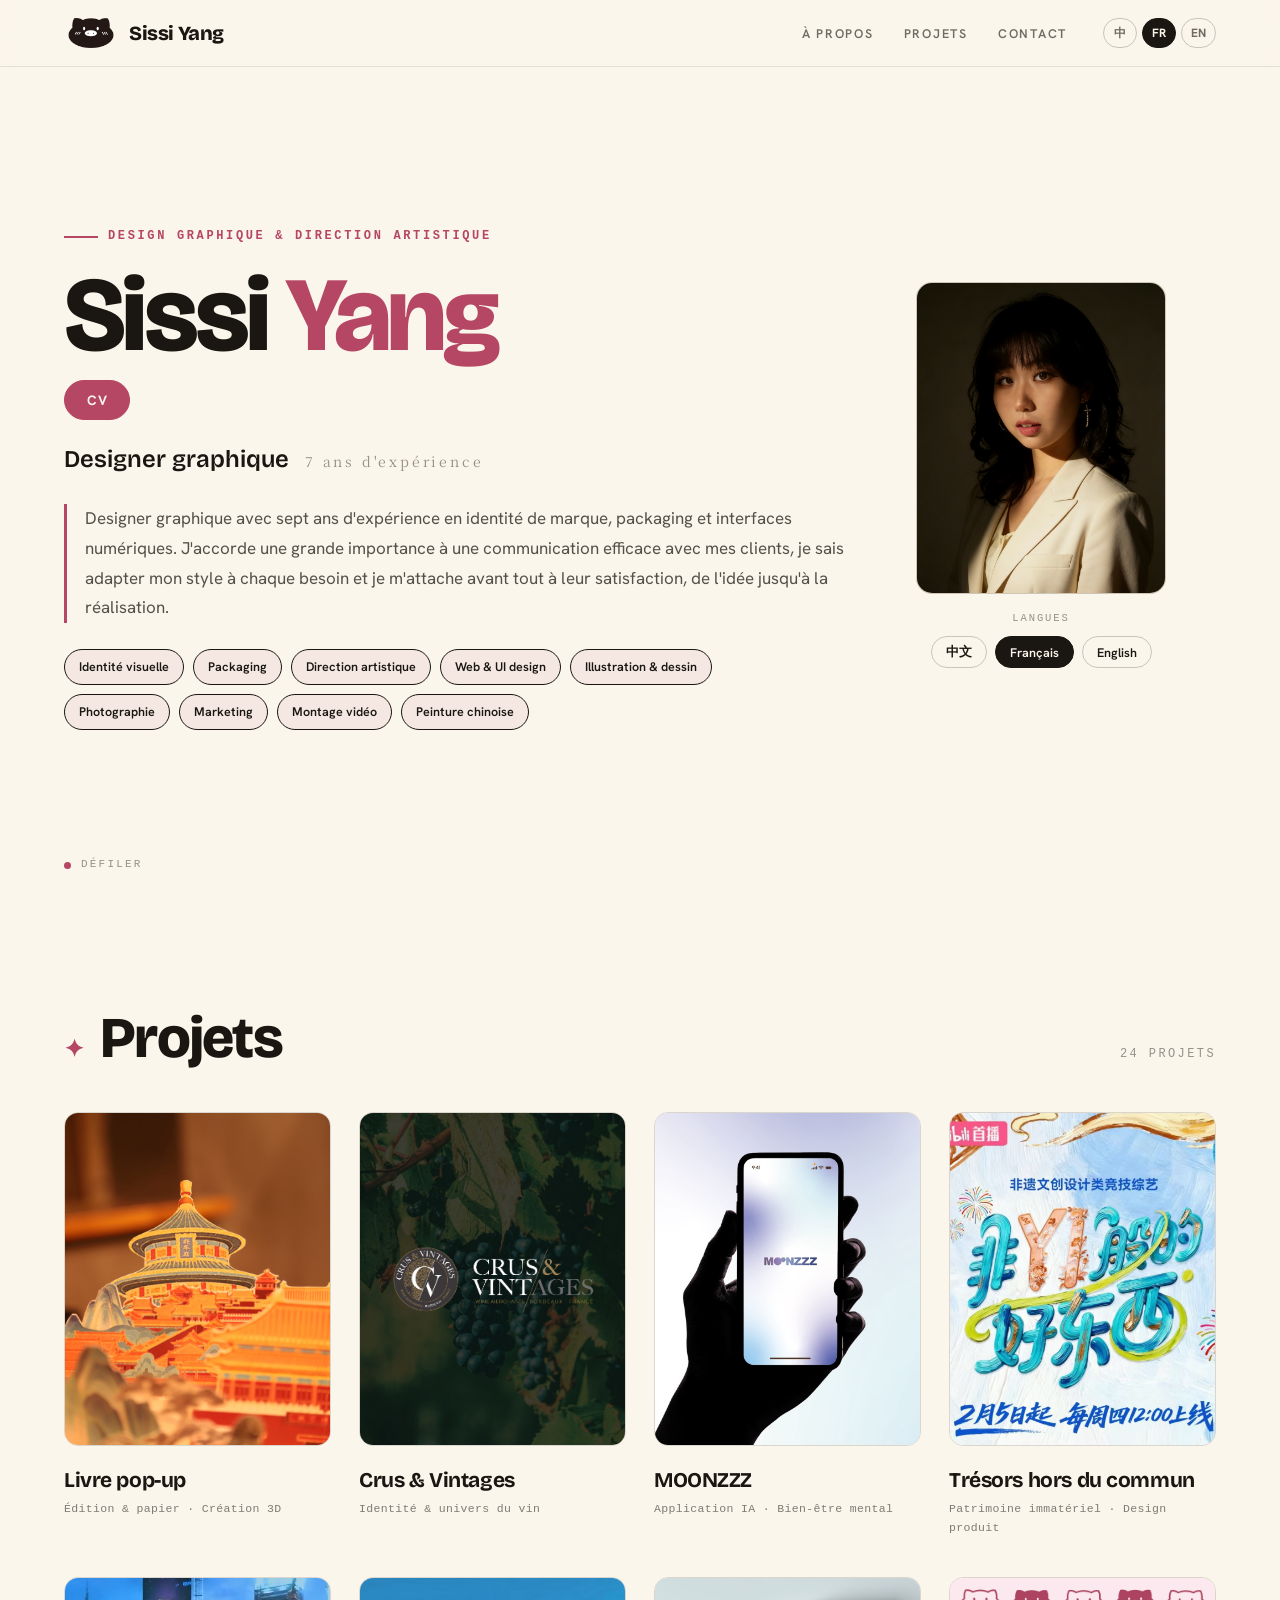
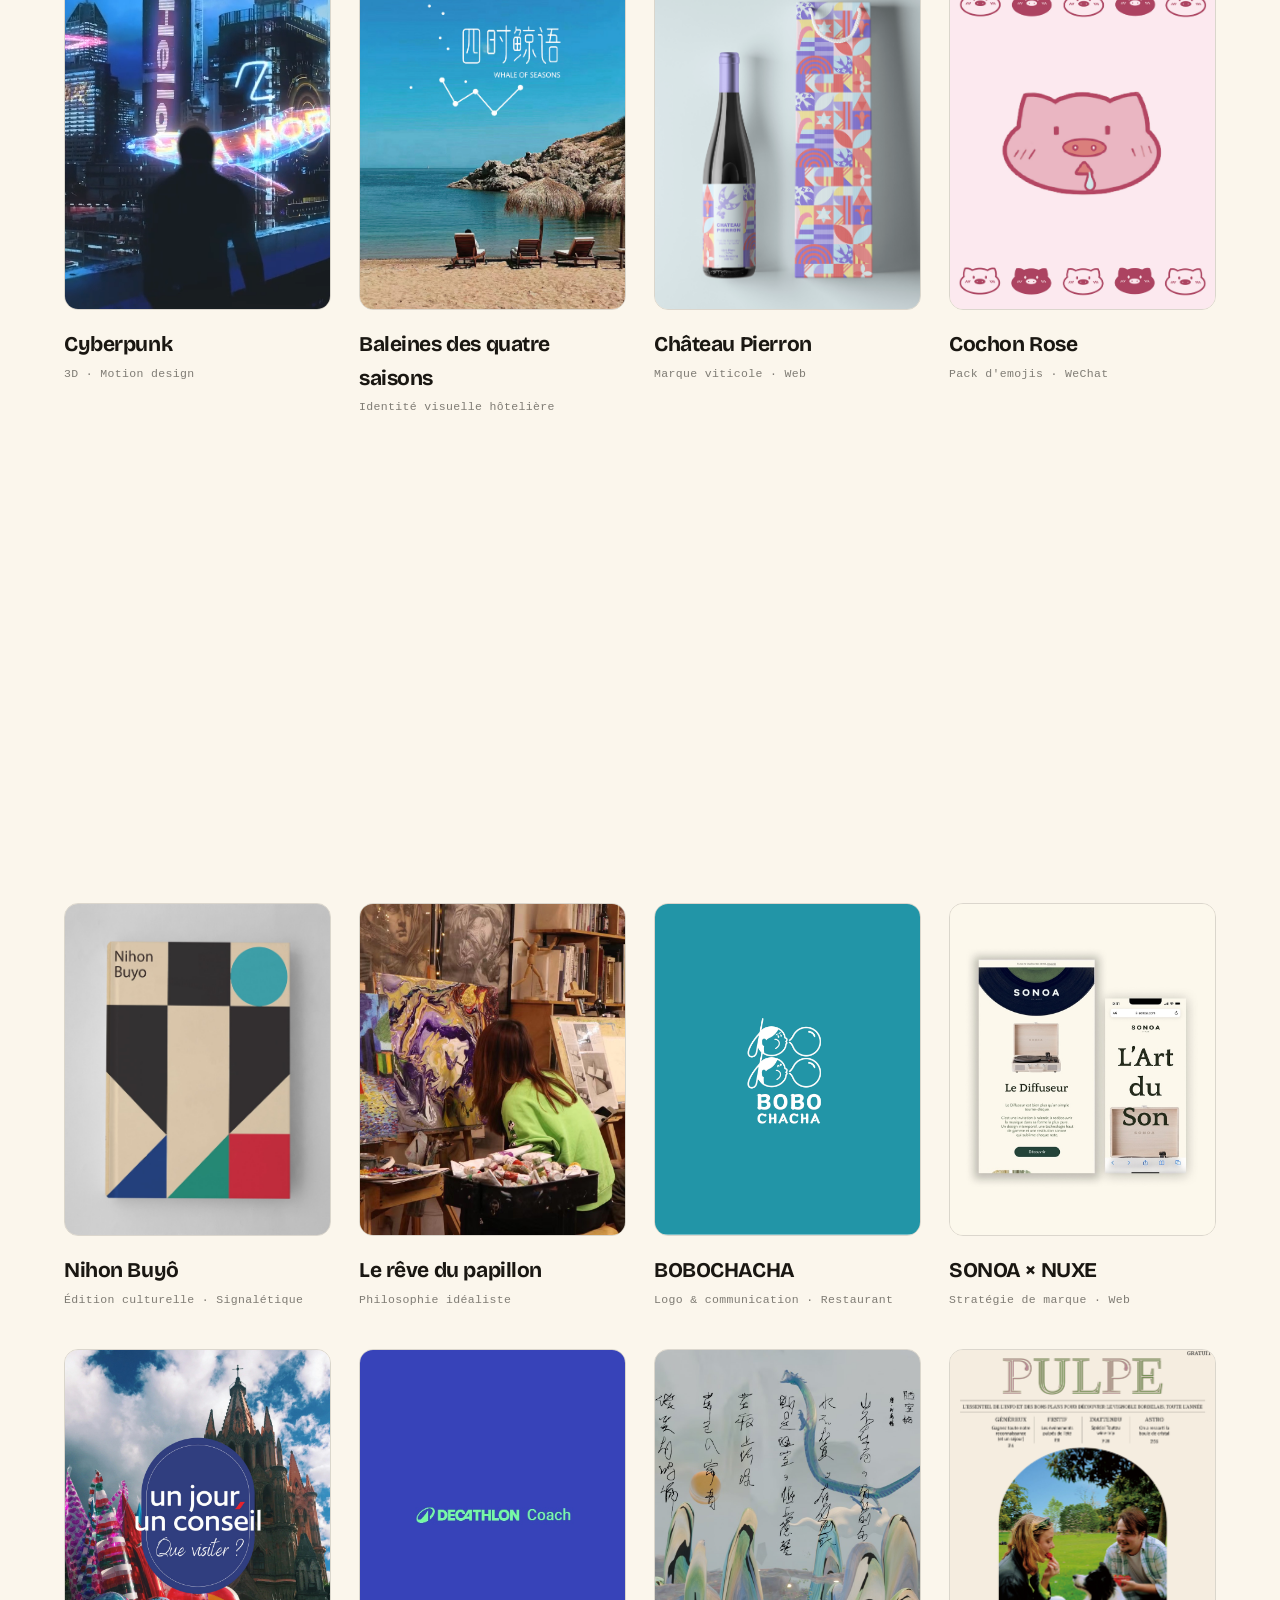
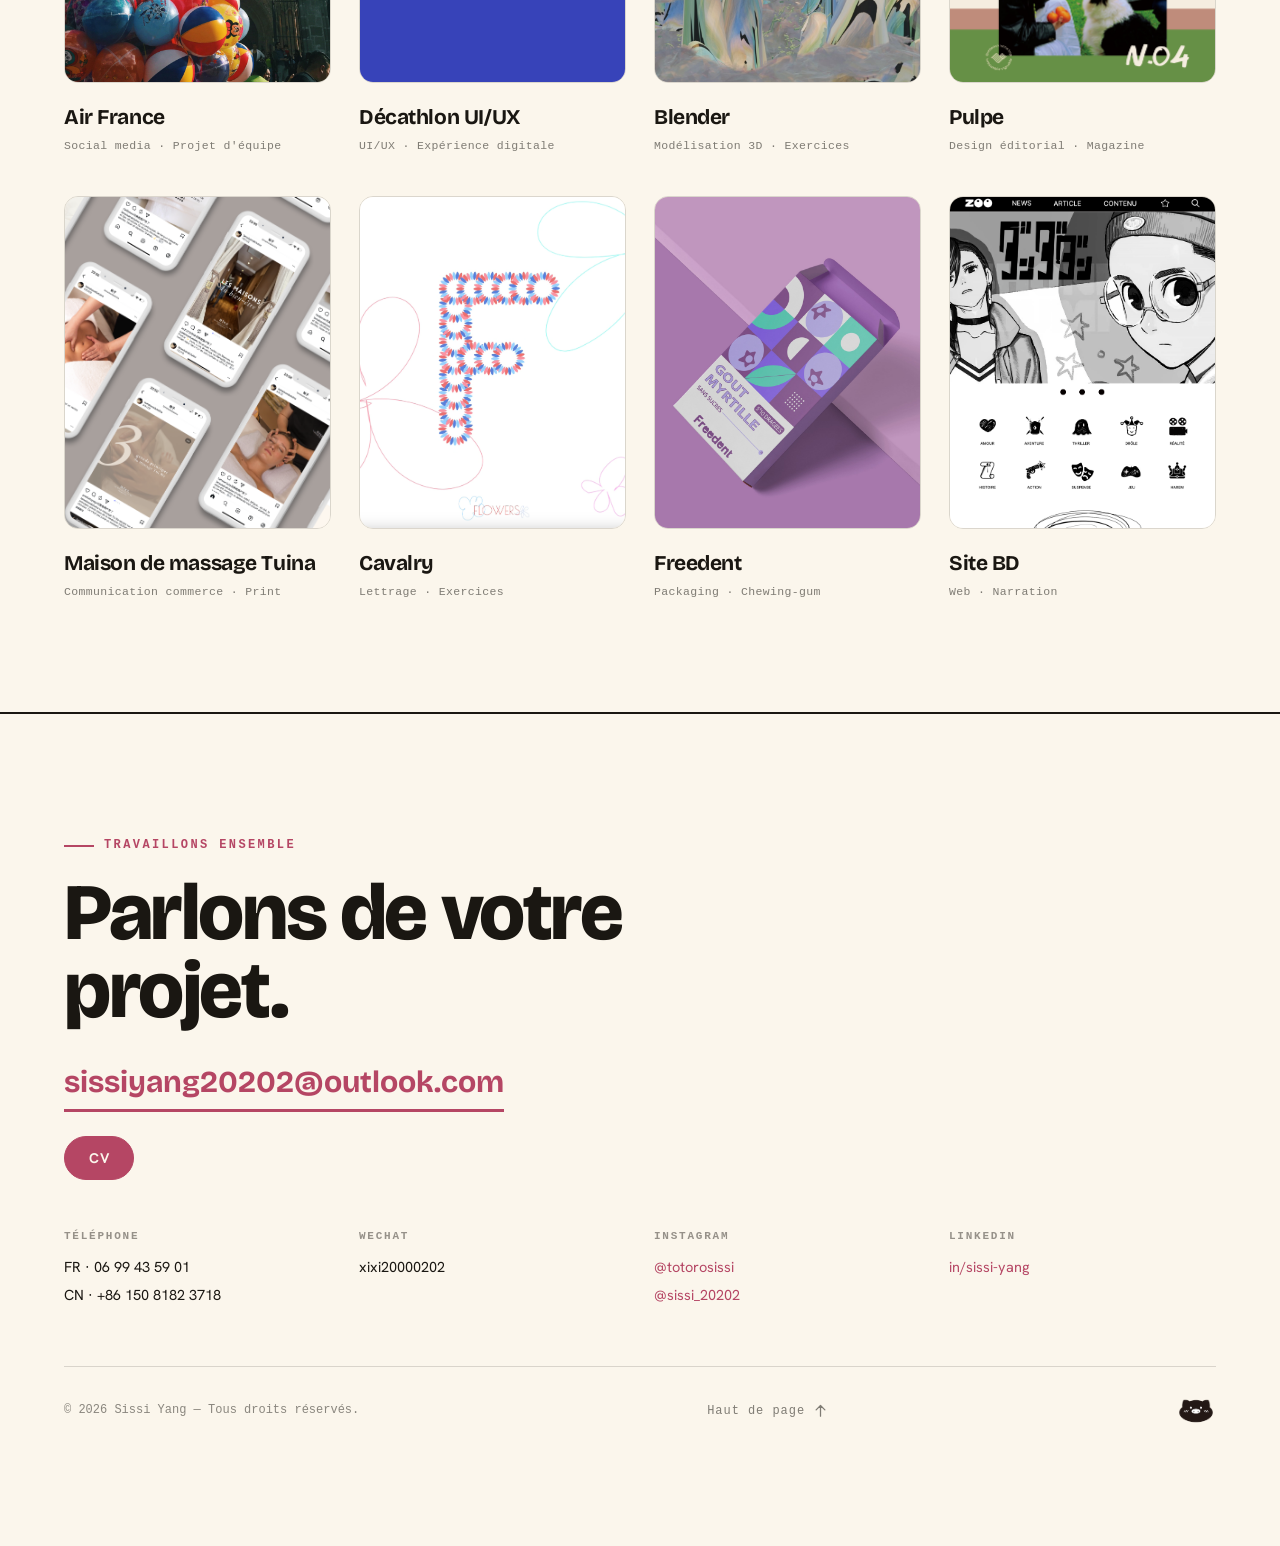
==== commit f2bca712: "admin page" ====
--- a/index.html
+++ b/index.html
@@ -19,7 +19,6 @@
   <main id="main-root"></main>
 
   <script src="vendor/heic2any.min.js"></script>
-  <script src="projects-data.js?v=19"></script>
-  <script src="app.js?v=19"></script>
+  <script src="app.js?v=20"></script>
 </body>
 </html>
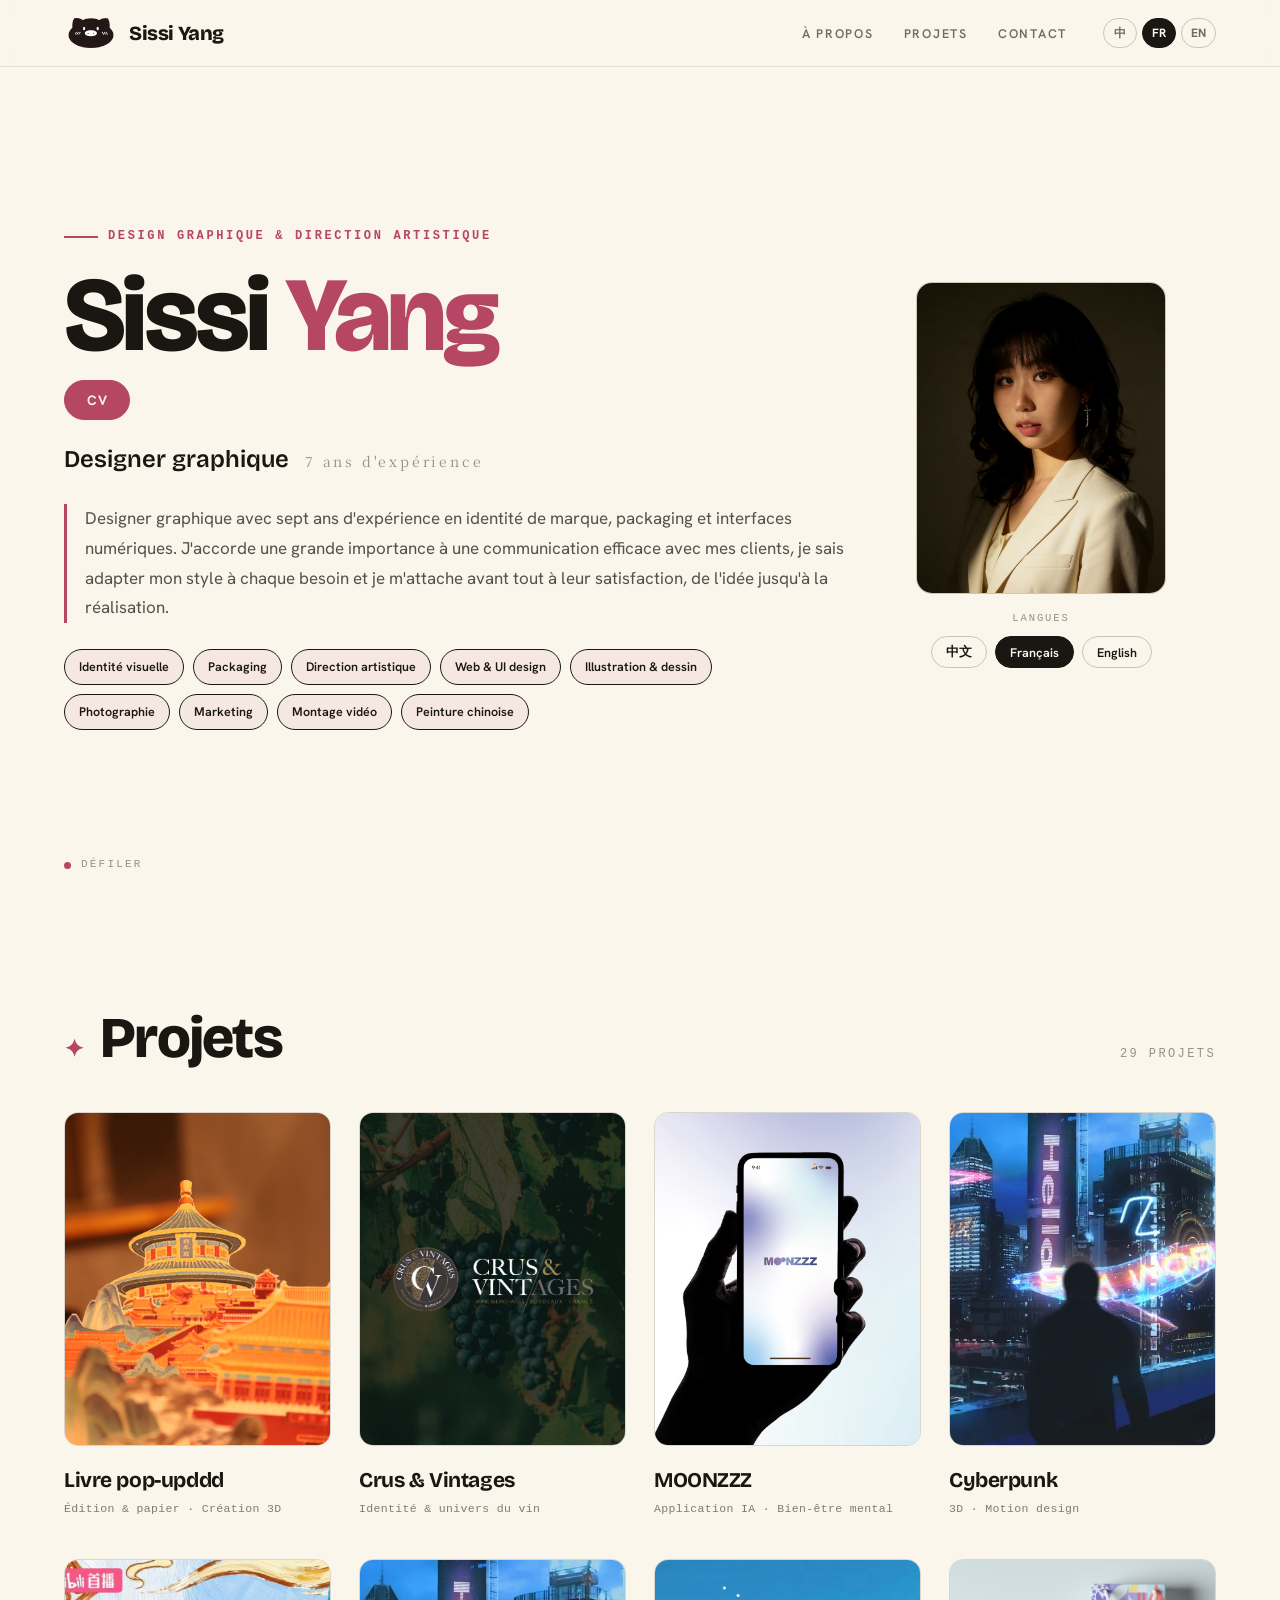
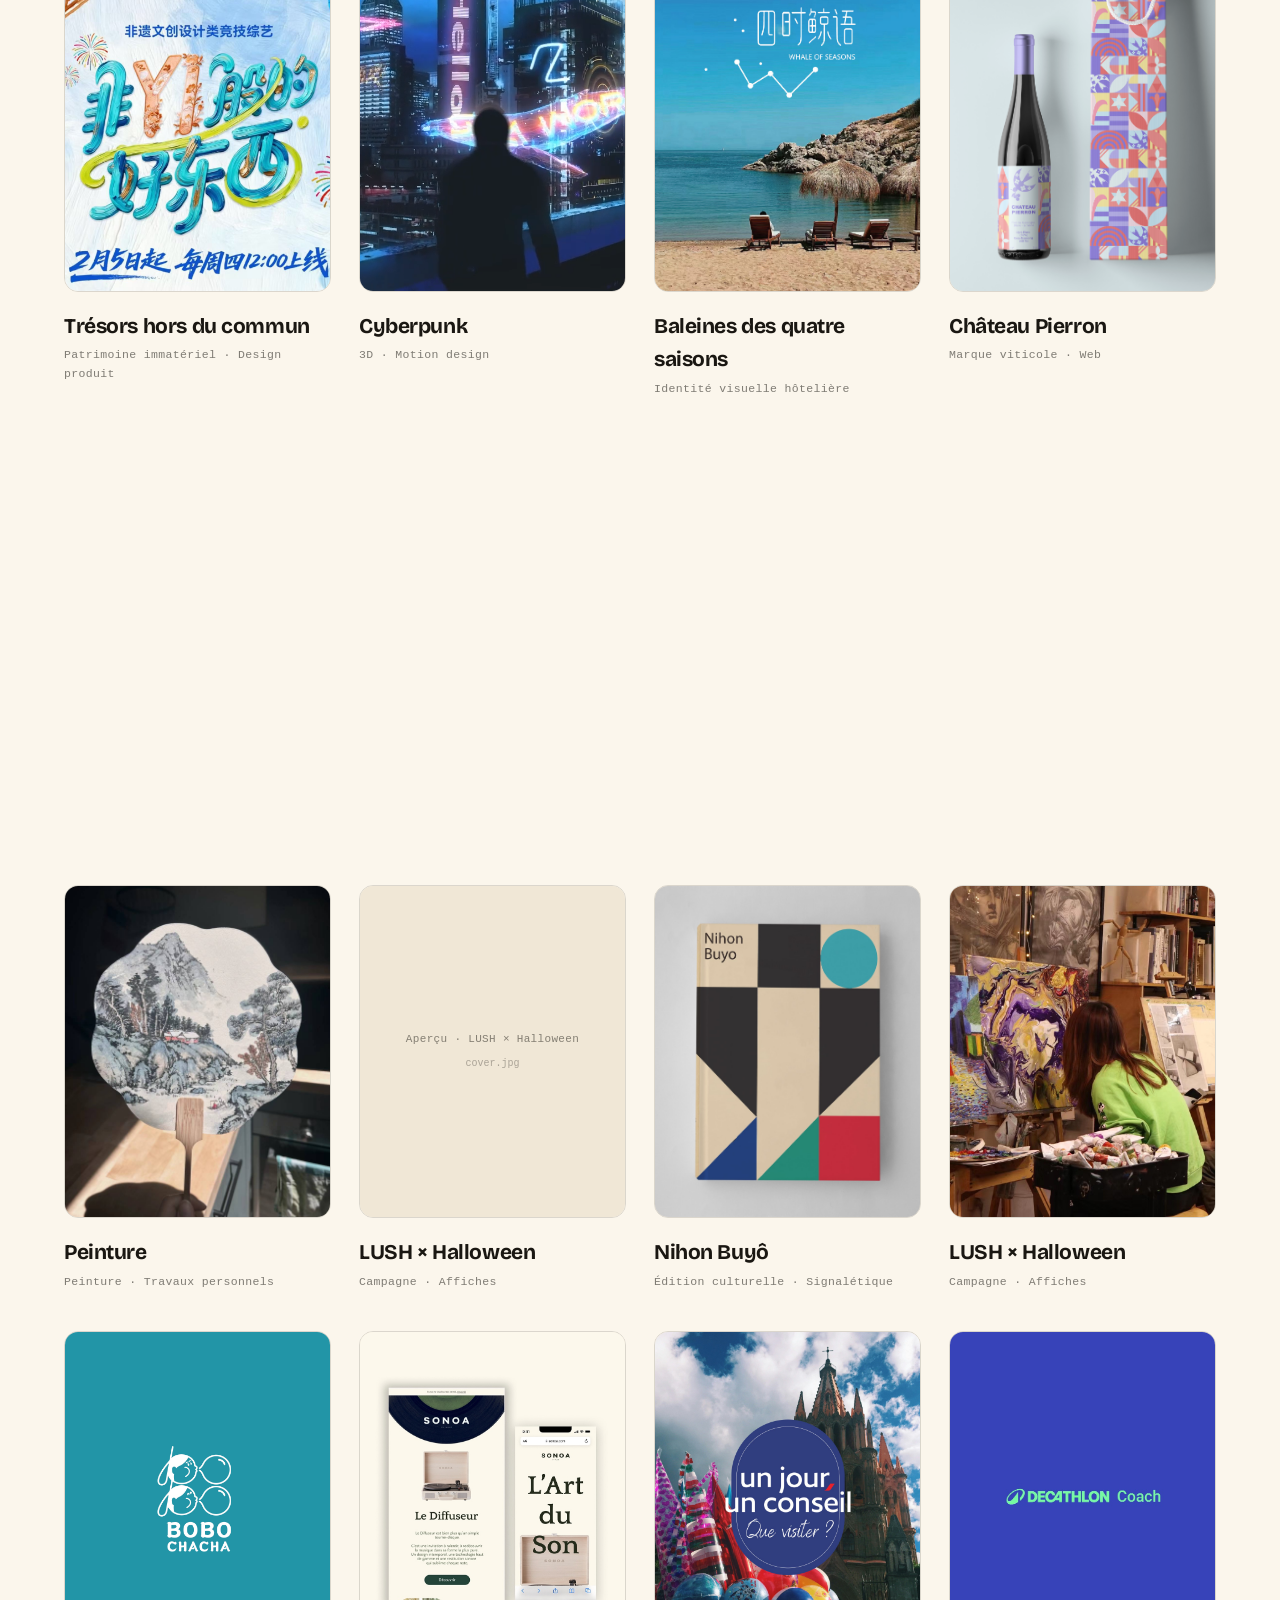
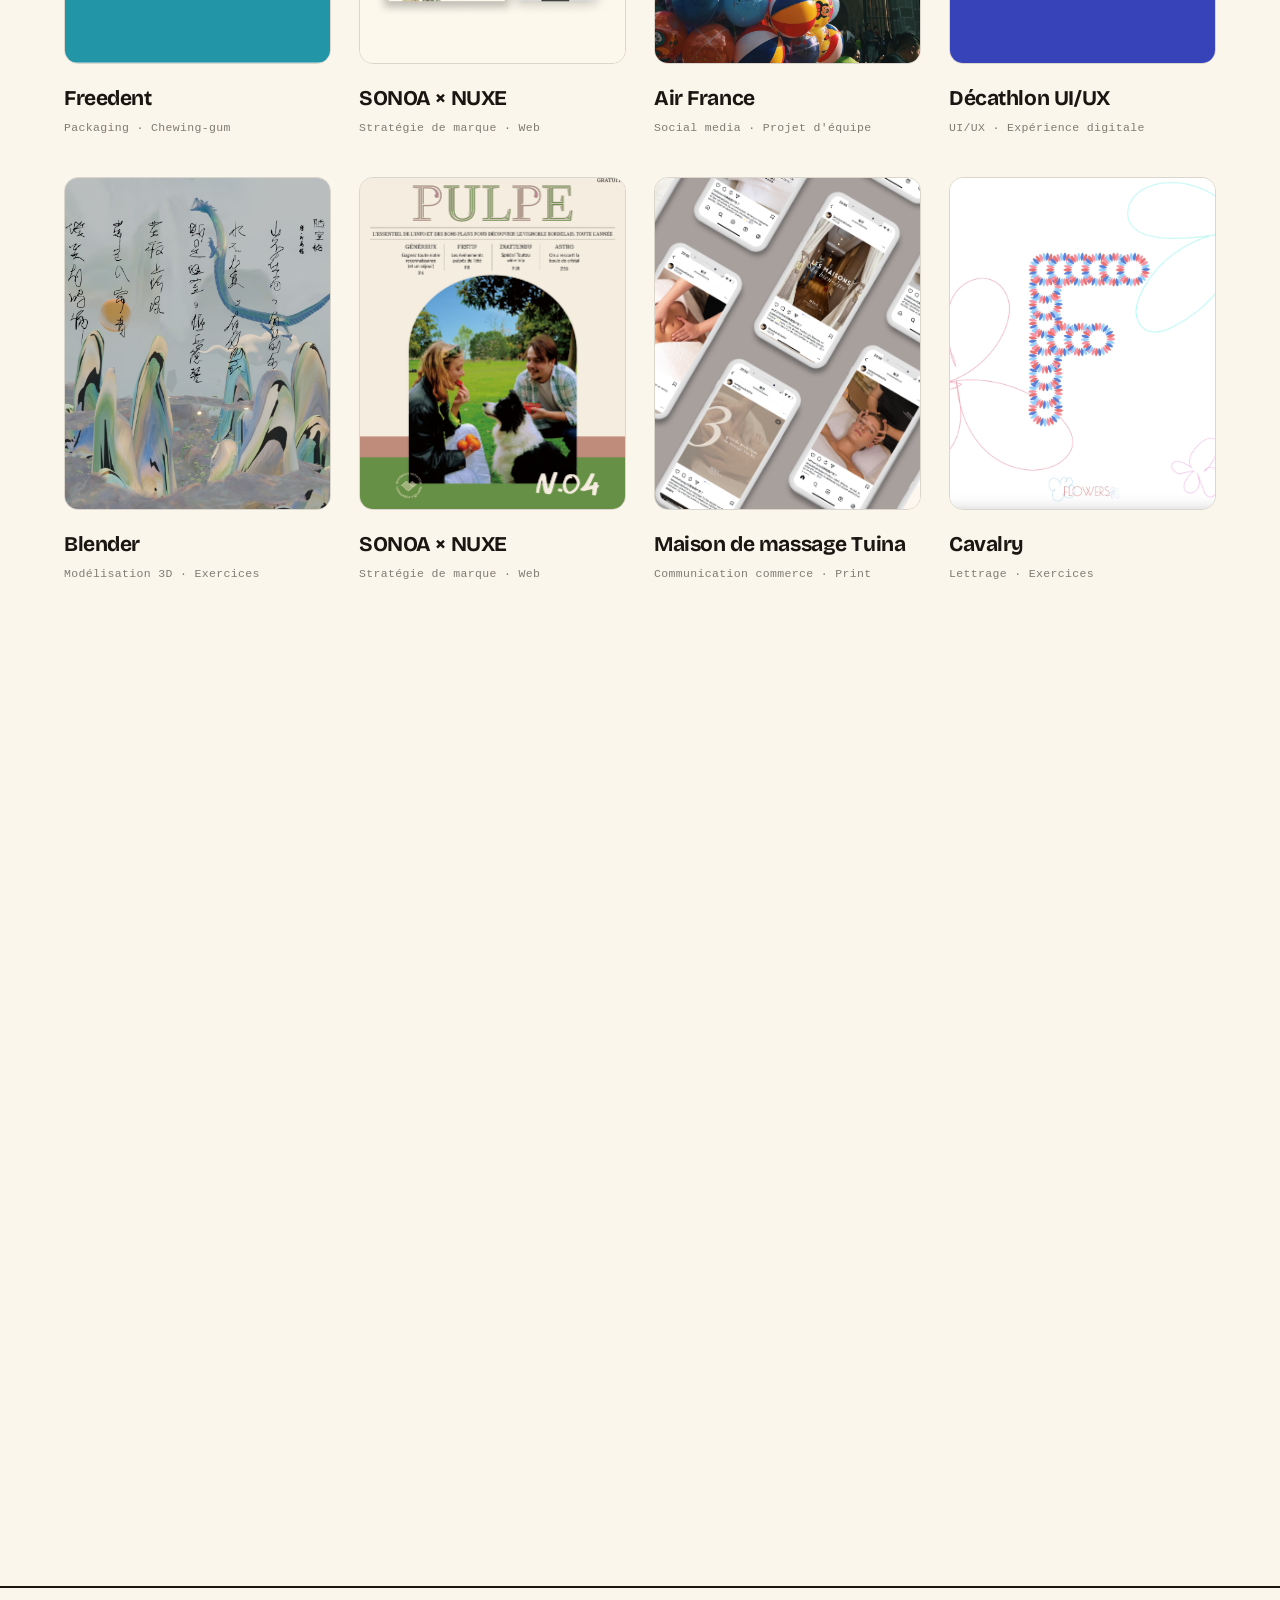
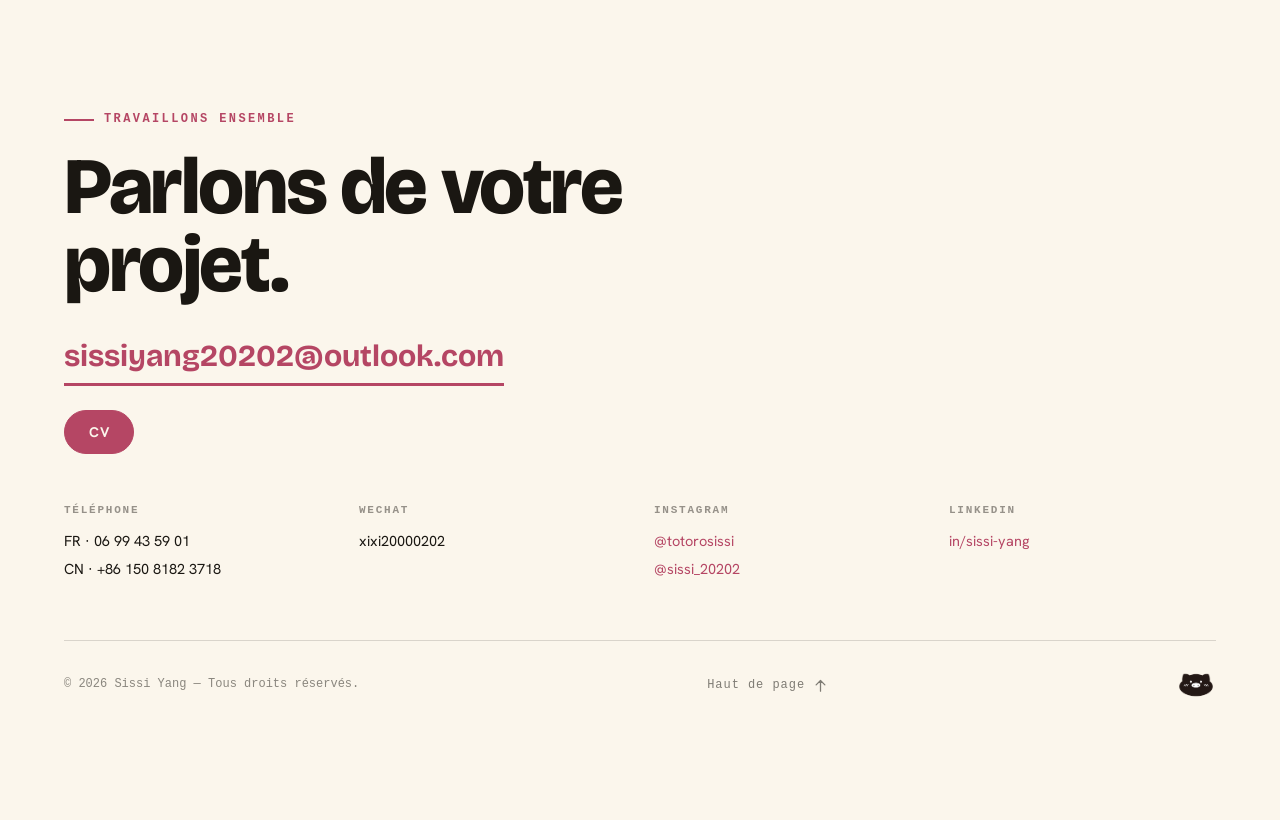
==== commit 1199558e: "adminfini" ====
--- a/index.html
+++ b/index.html
@@ -19,6 +19,6 @@
   <main id="main-root"></main>
 
   <script src="vendor/heic2any.min.js"></script>
-  <script src="app.js?v=20"></script>
+  <script src="app.js?v=21"></script>
 </body>
 </html>
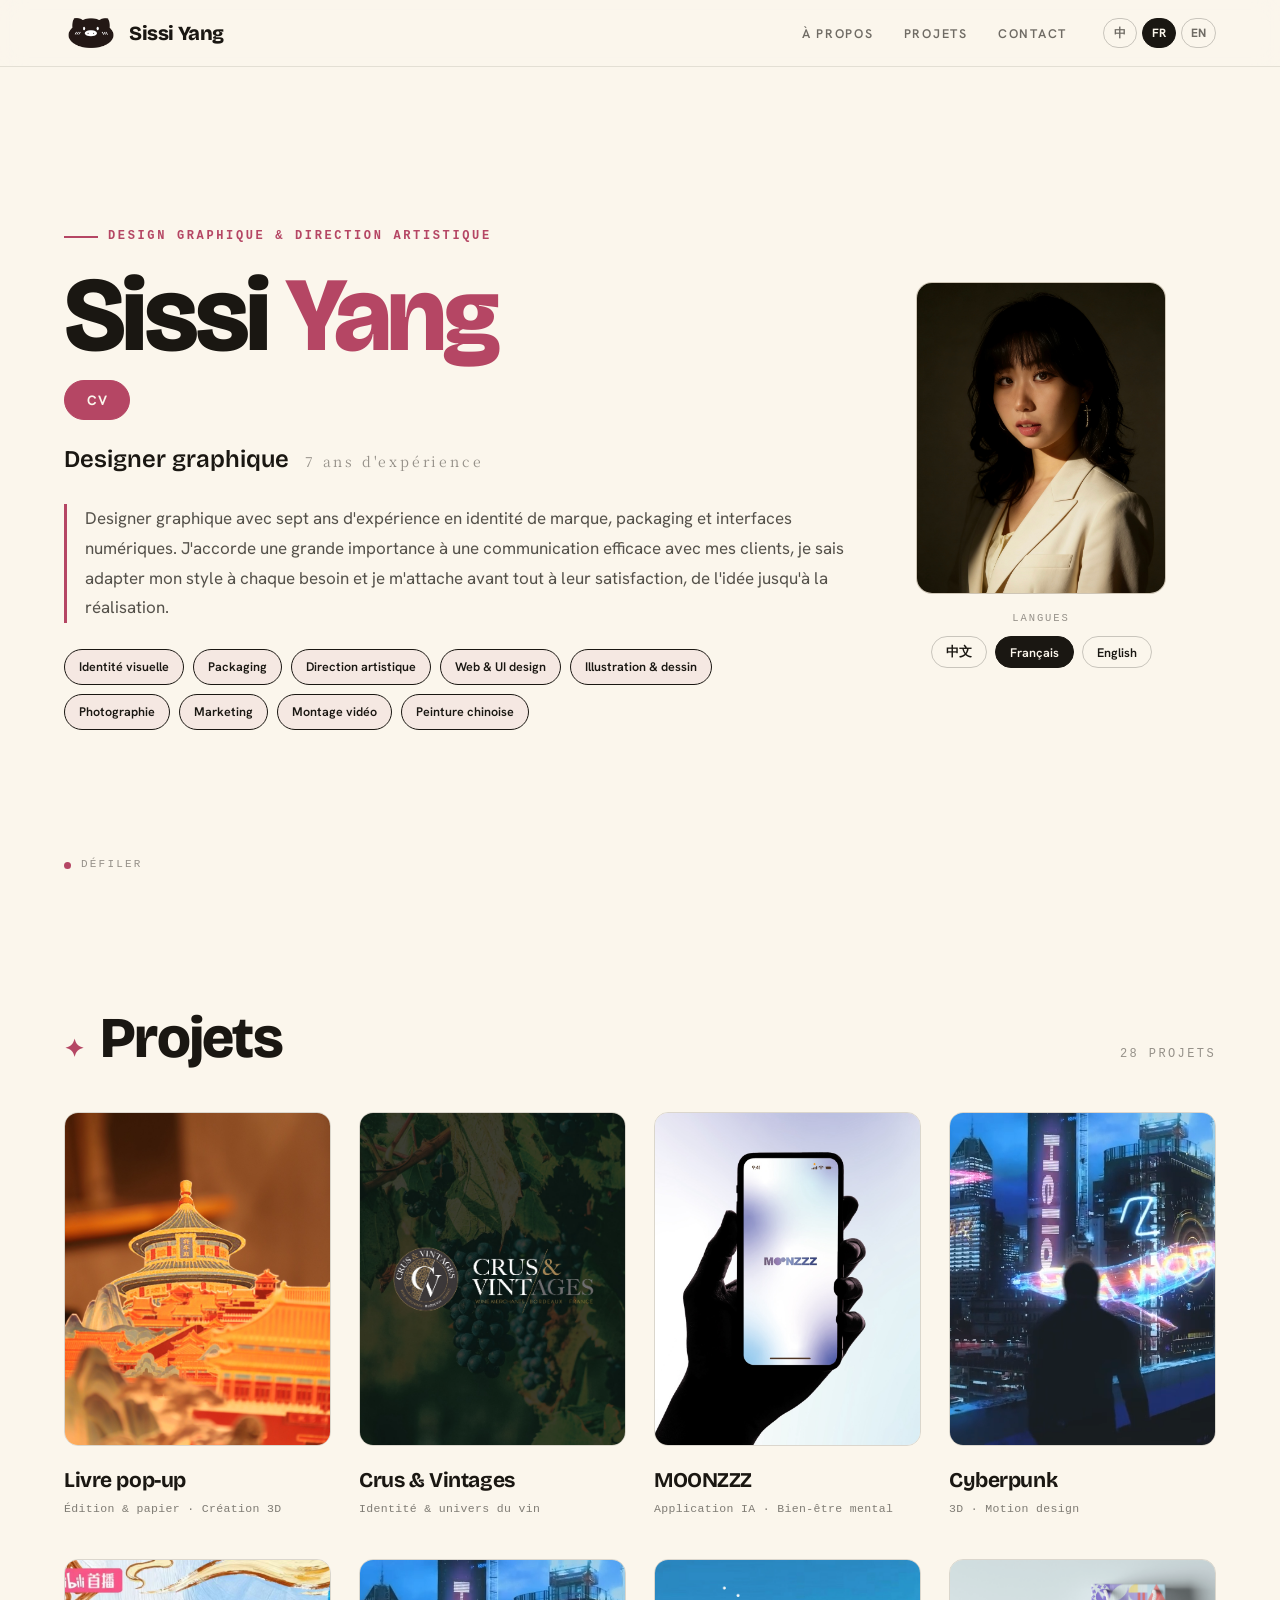
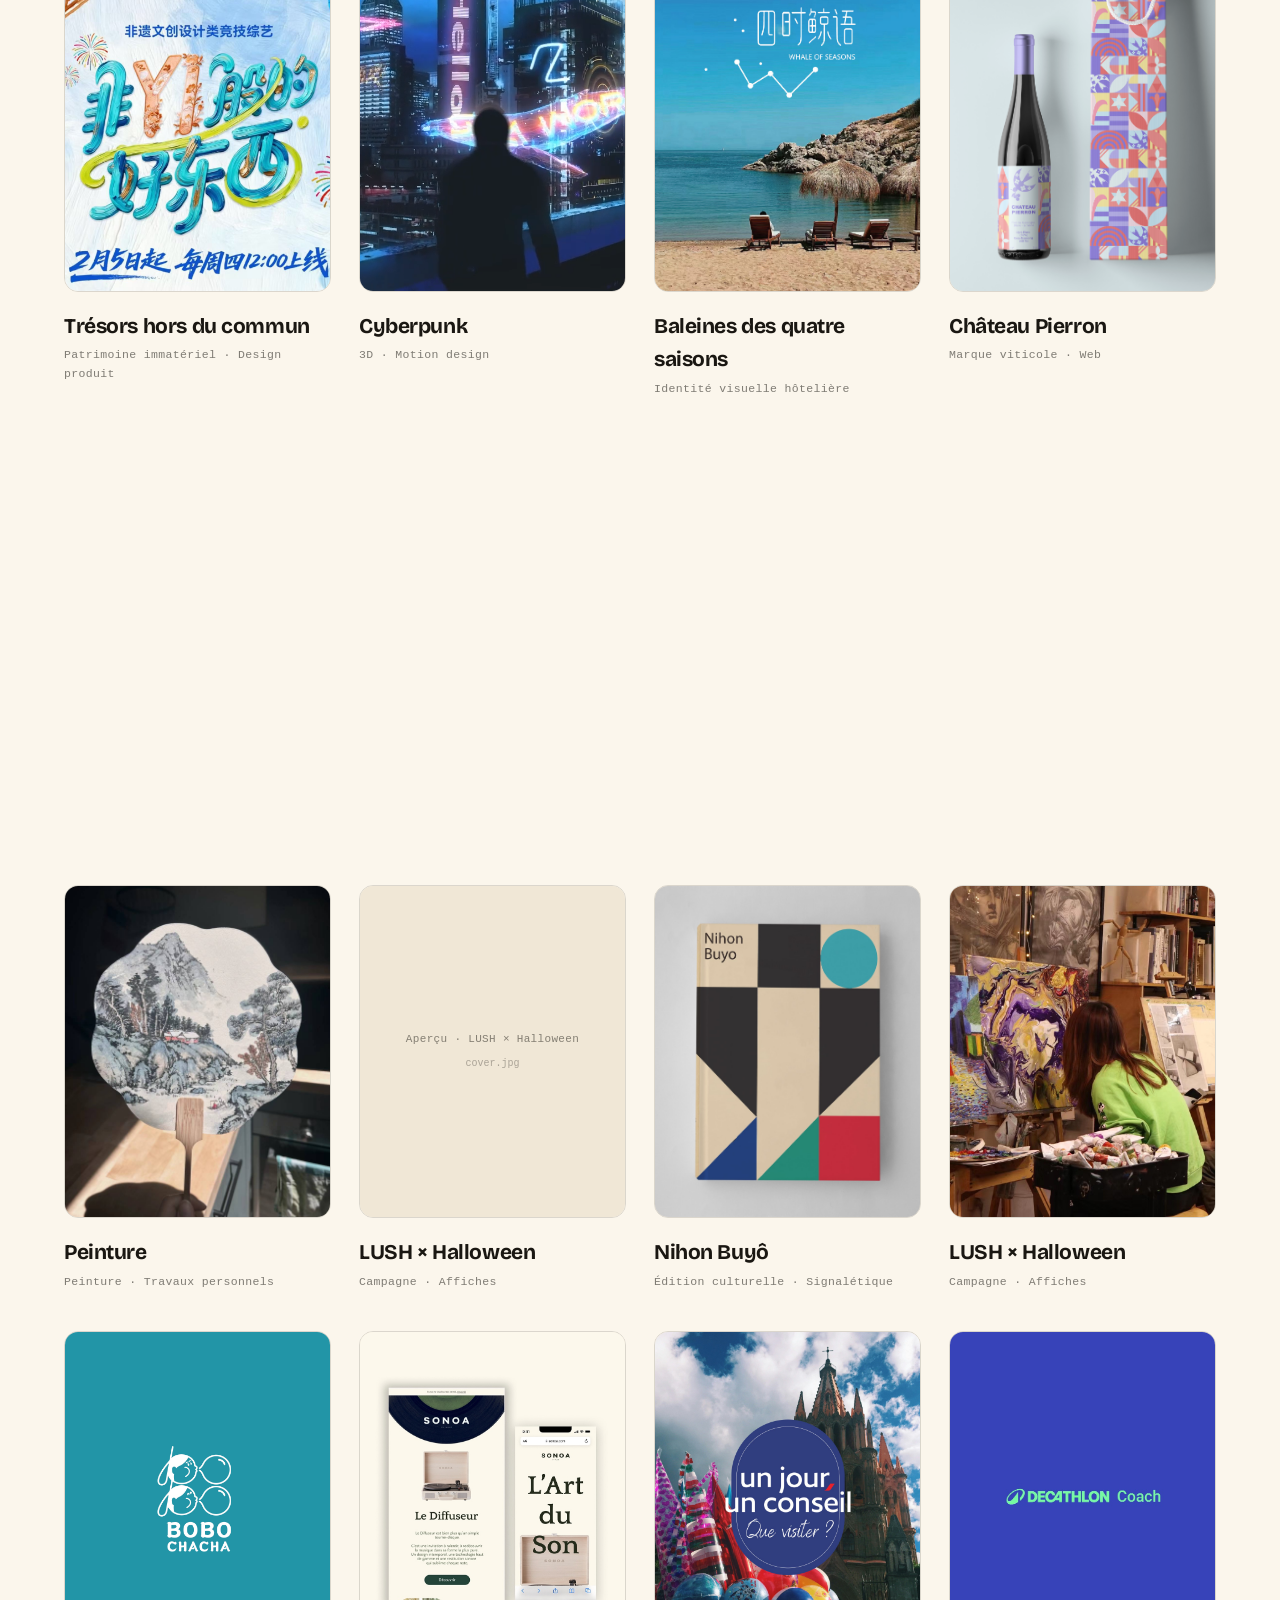
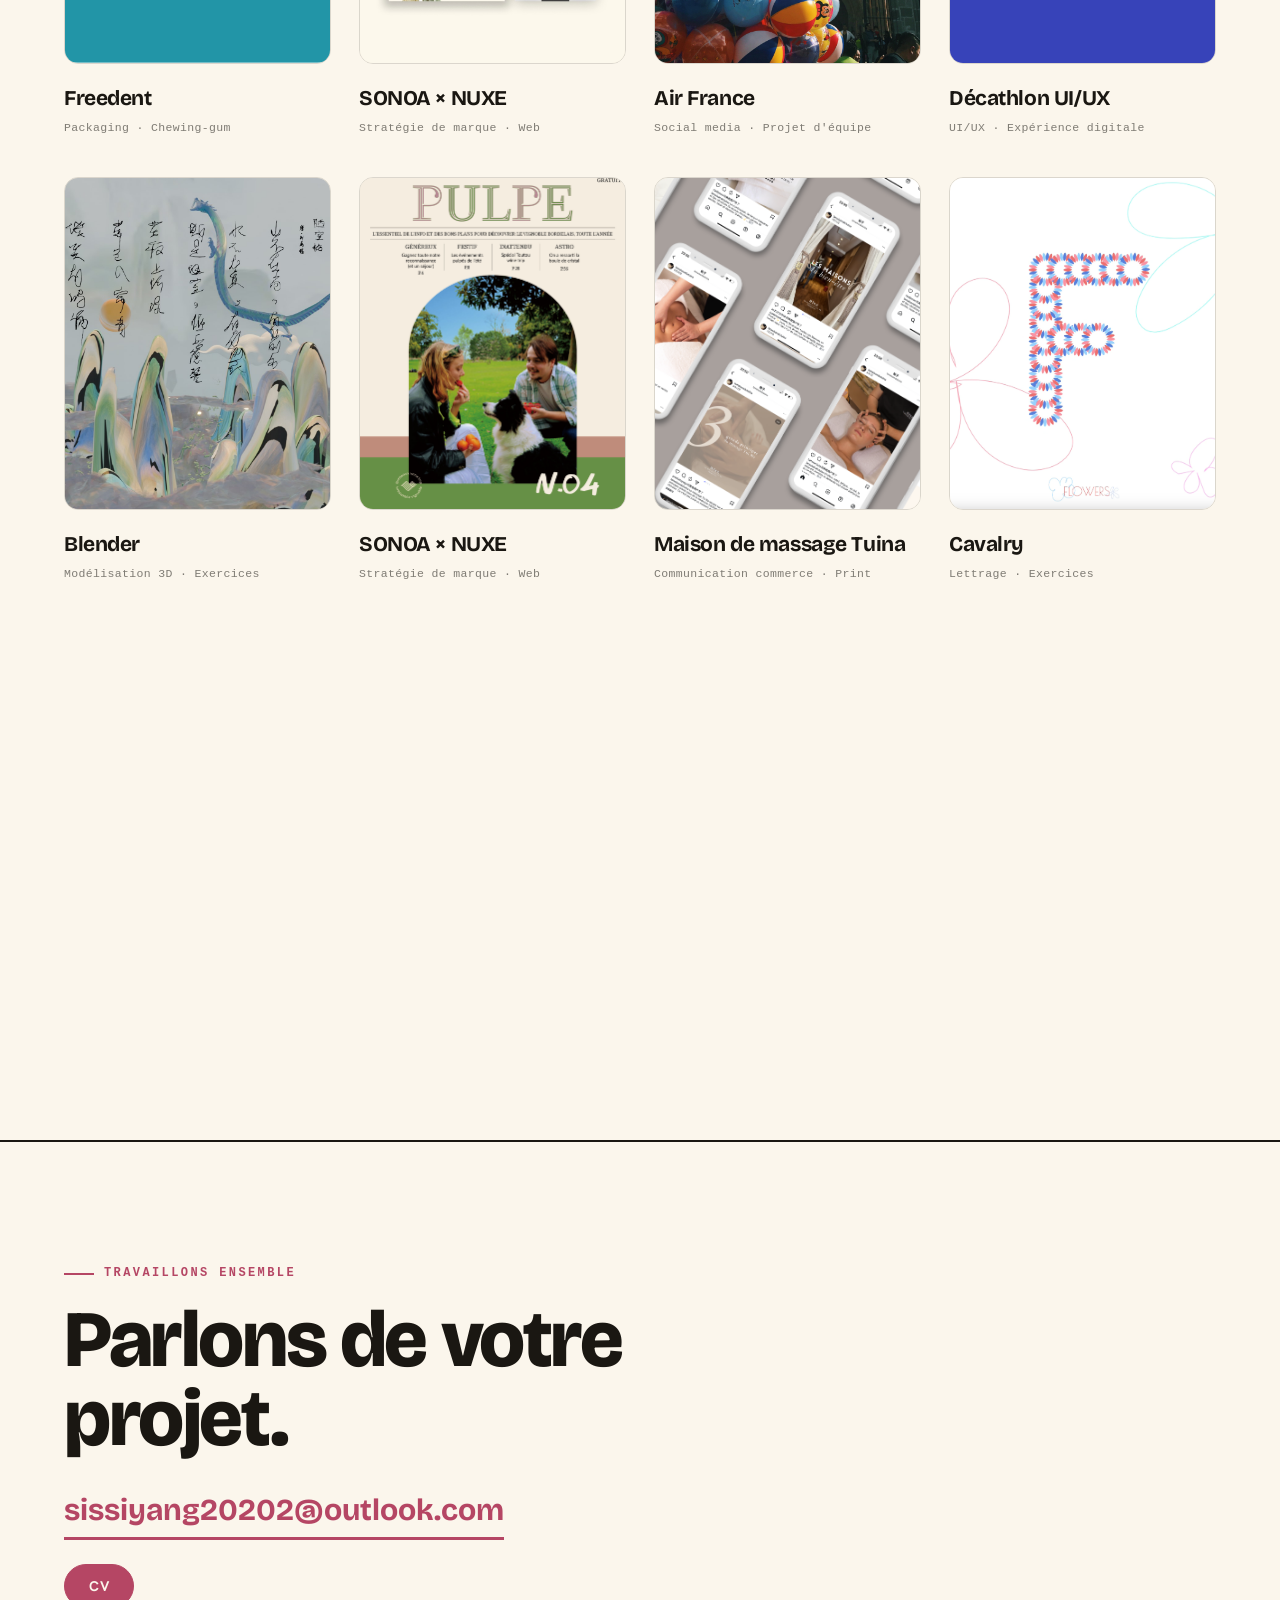
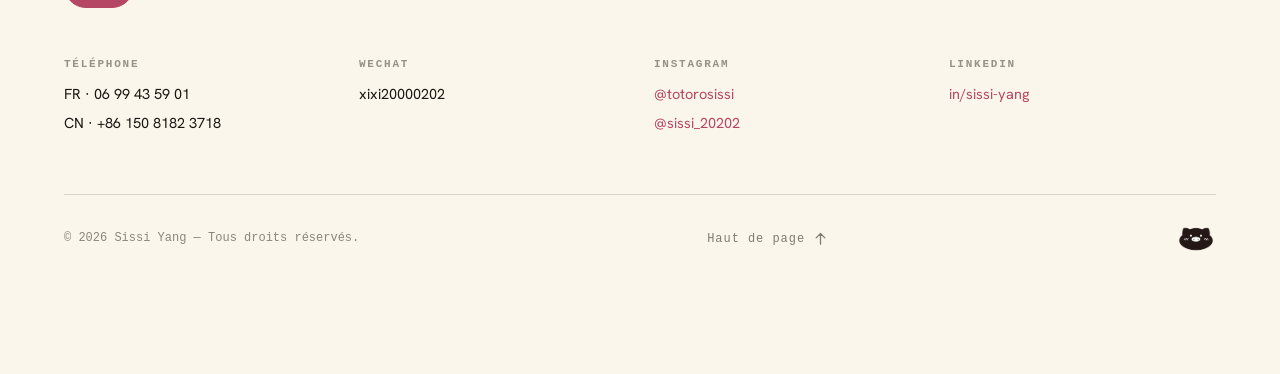
==== commit 8463537c: "Editable homepage (site.json): hero texts + skill chips" ====
--- a/index.html
+++ b/index.html
@@ -19,6 +19,6 @@
   <main id="main-root"></main>
 
   <script src="vendor/heic2any.min.js"></script>
-  <script src="app.js?v=21"></script>
+  <script src="app.js?v=22"></script>
 </body>
 </html>
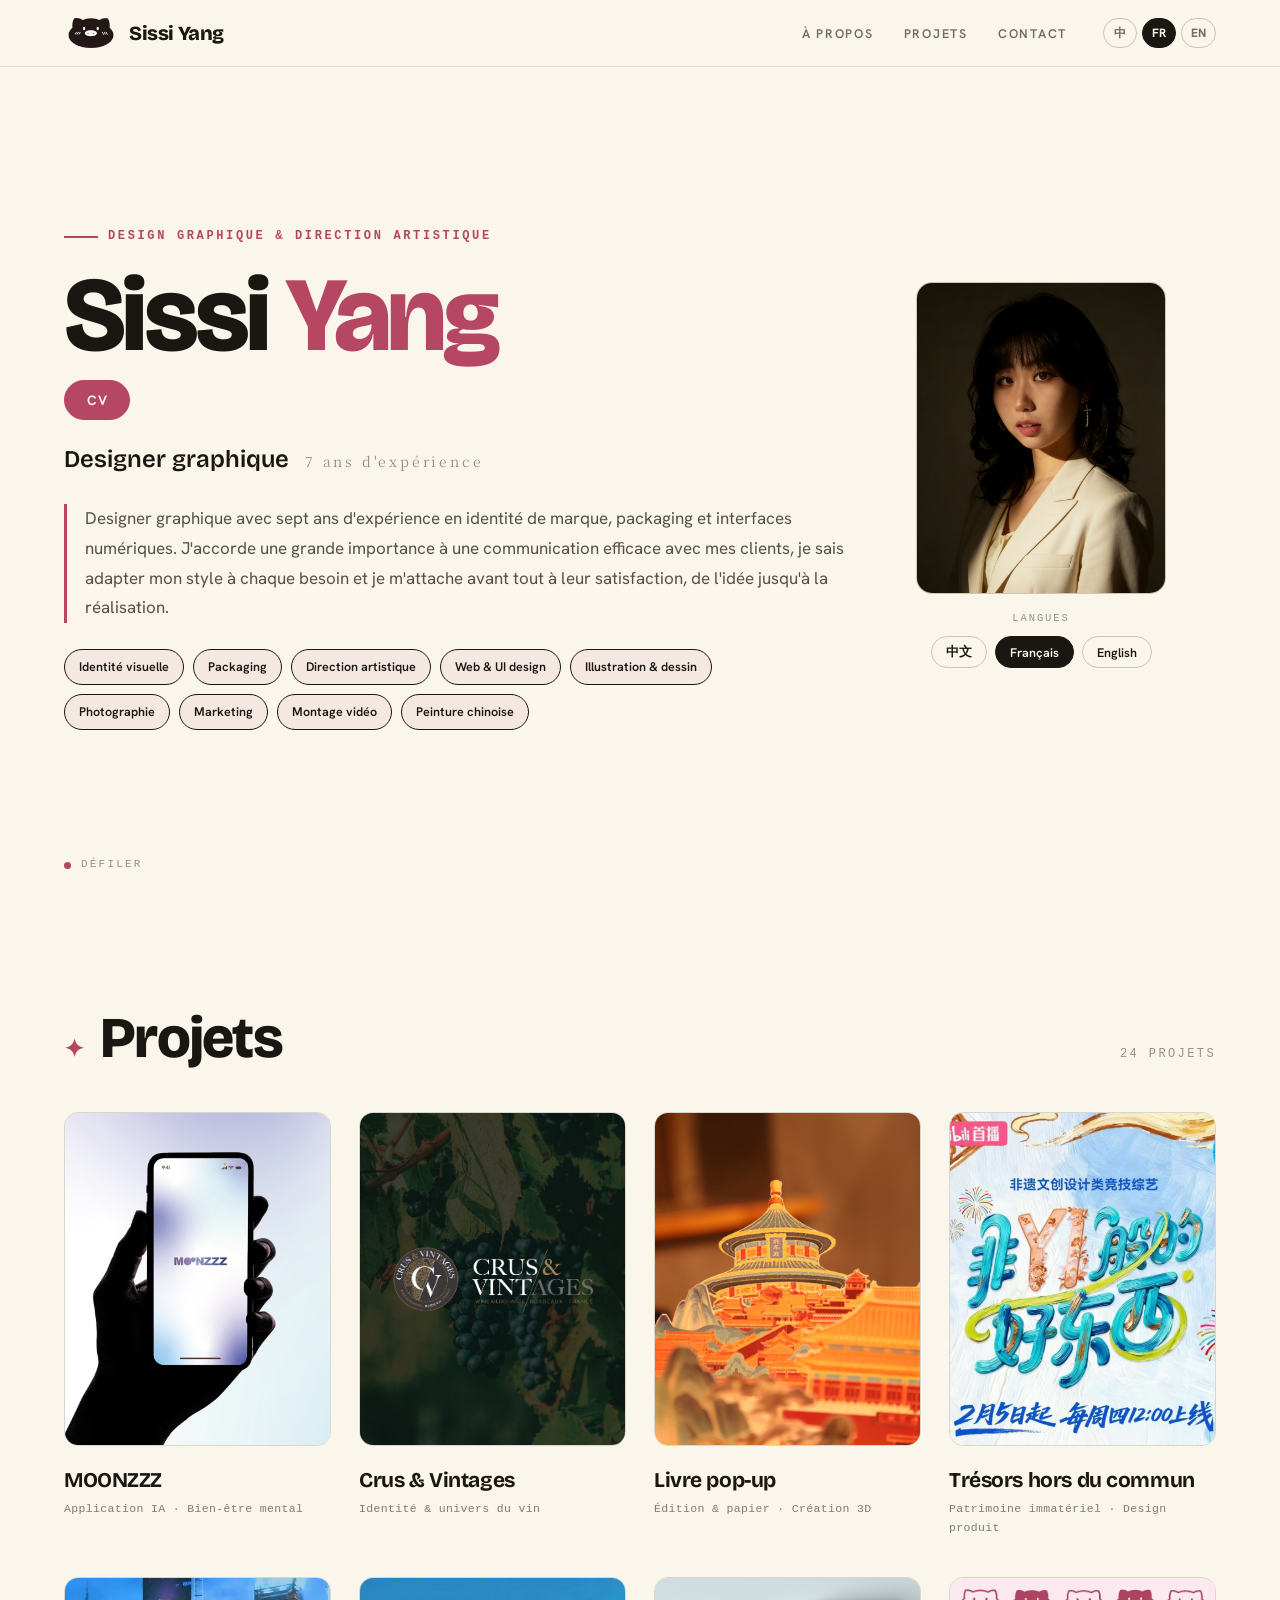
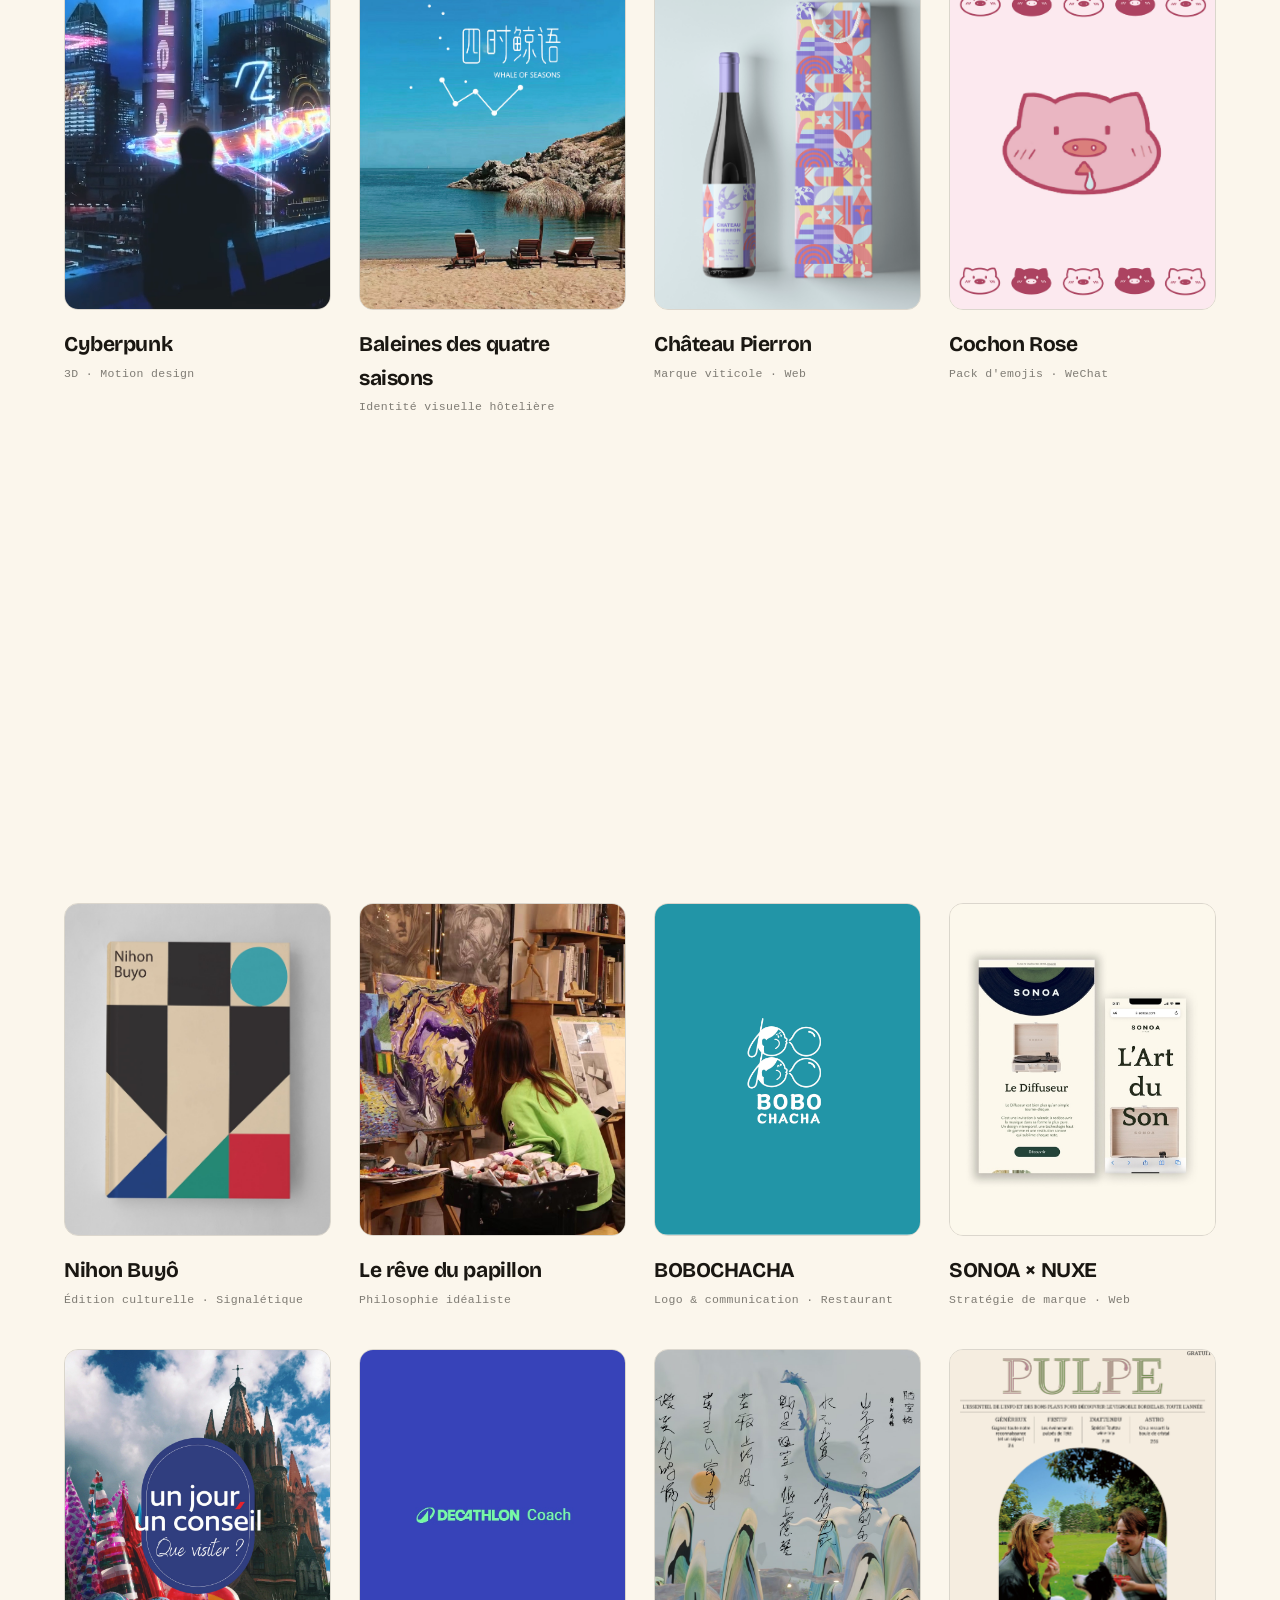
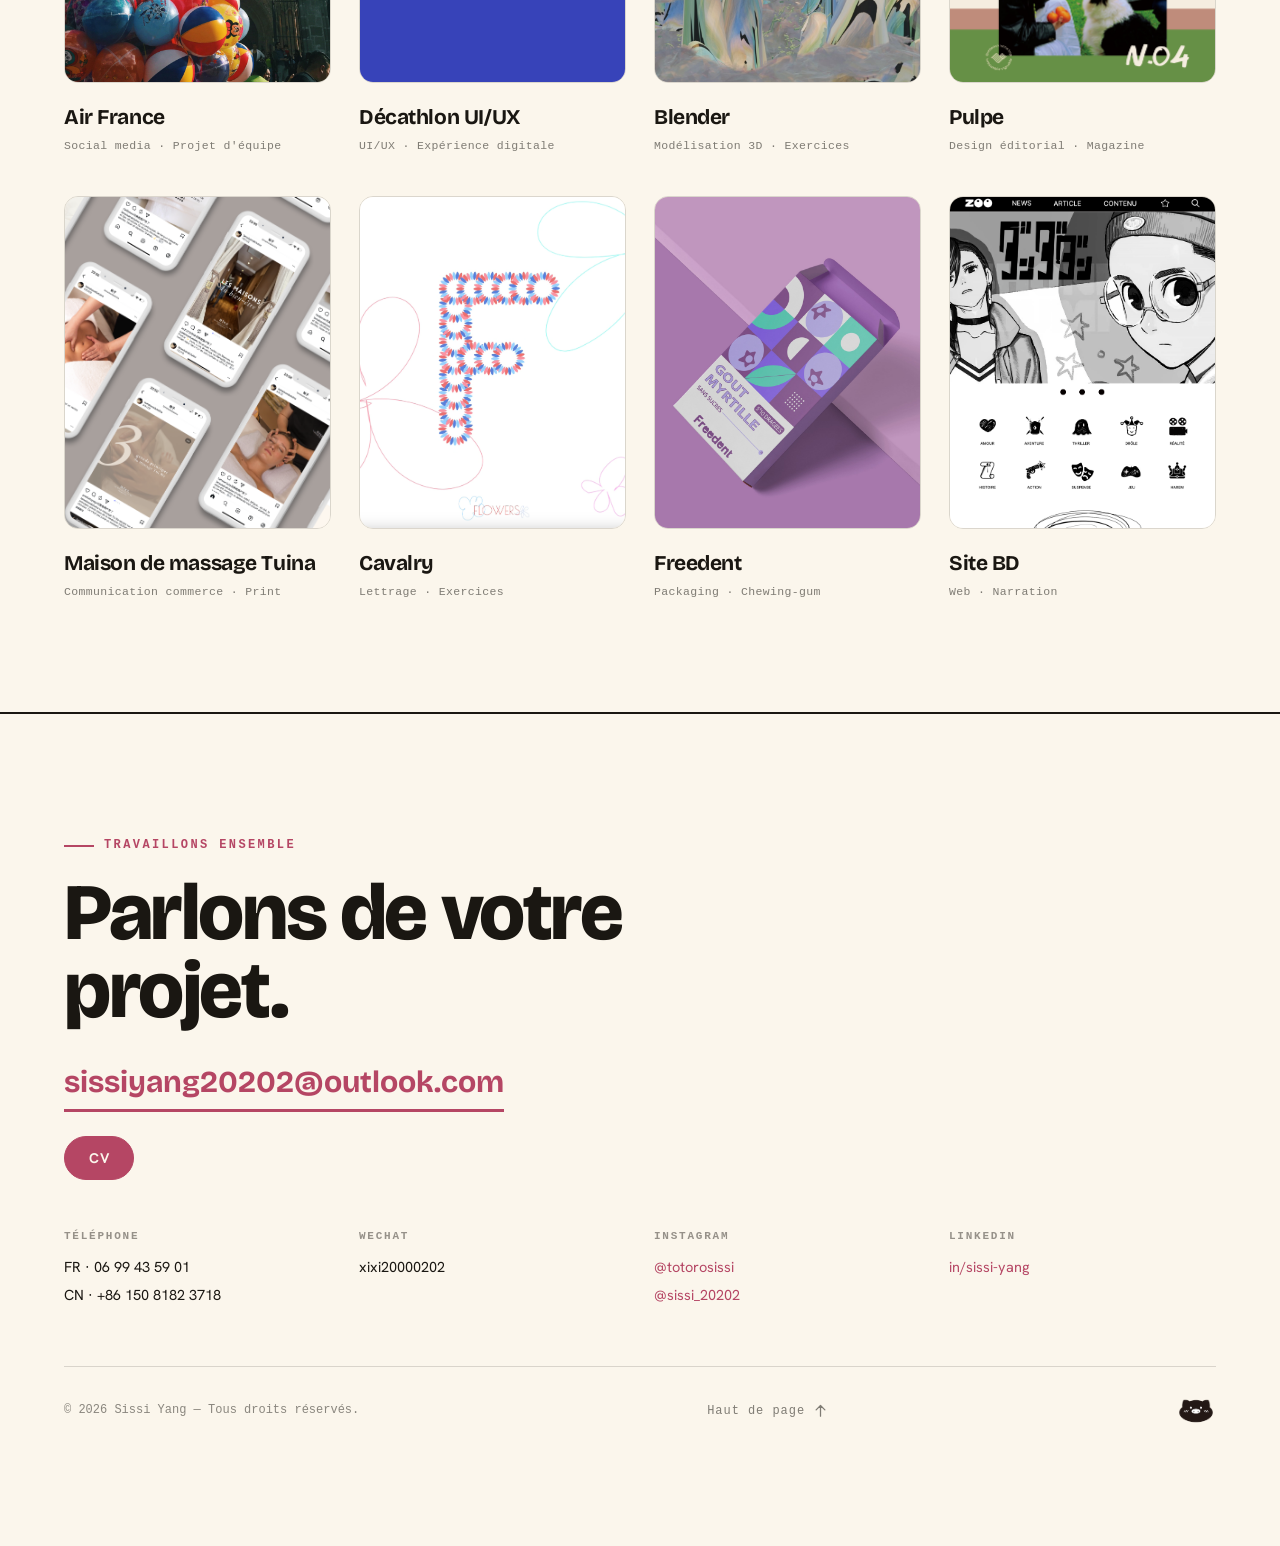
==== commit d7fb7e5f: "fix image admin" ====
--- a/index.html
+++ b/index.html
@@ -19,6 +19,6 @@
   <main id="main-root"></main>
 
   <script src="vendor/heic2any.min.js"></script>
-  <script src="app.js?v=22"></script>
+  <script src="app.js?v=23"></script>
 </body>
 </html>
